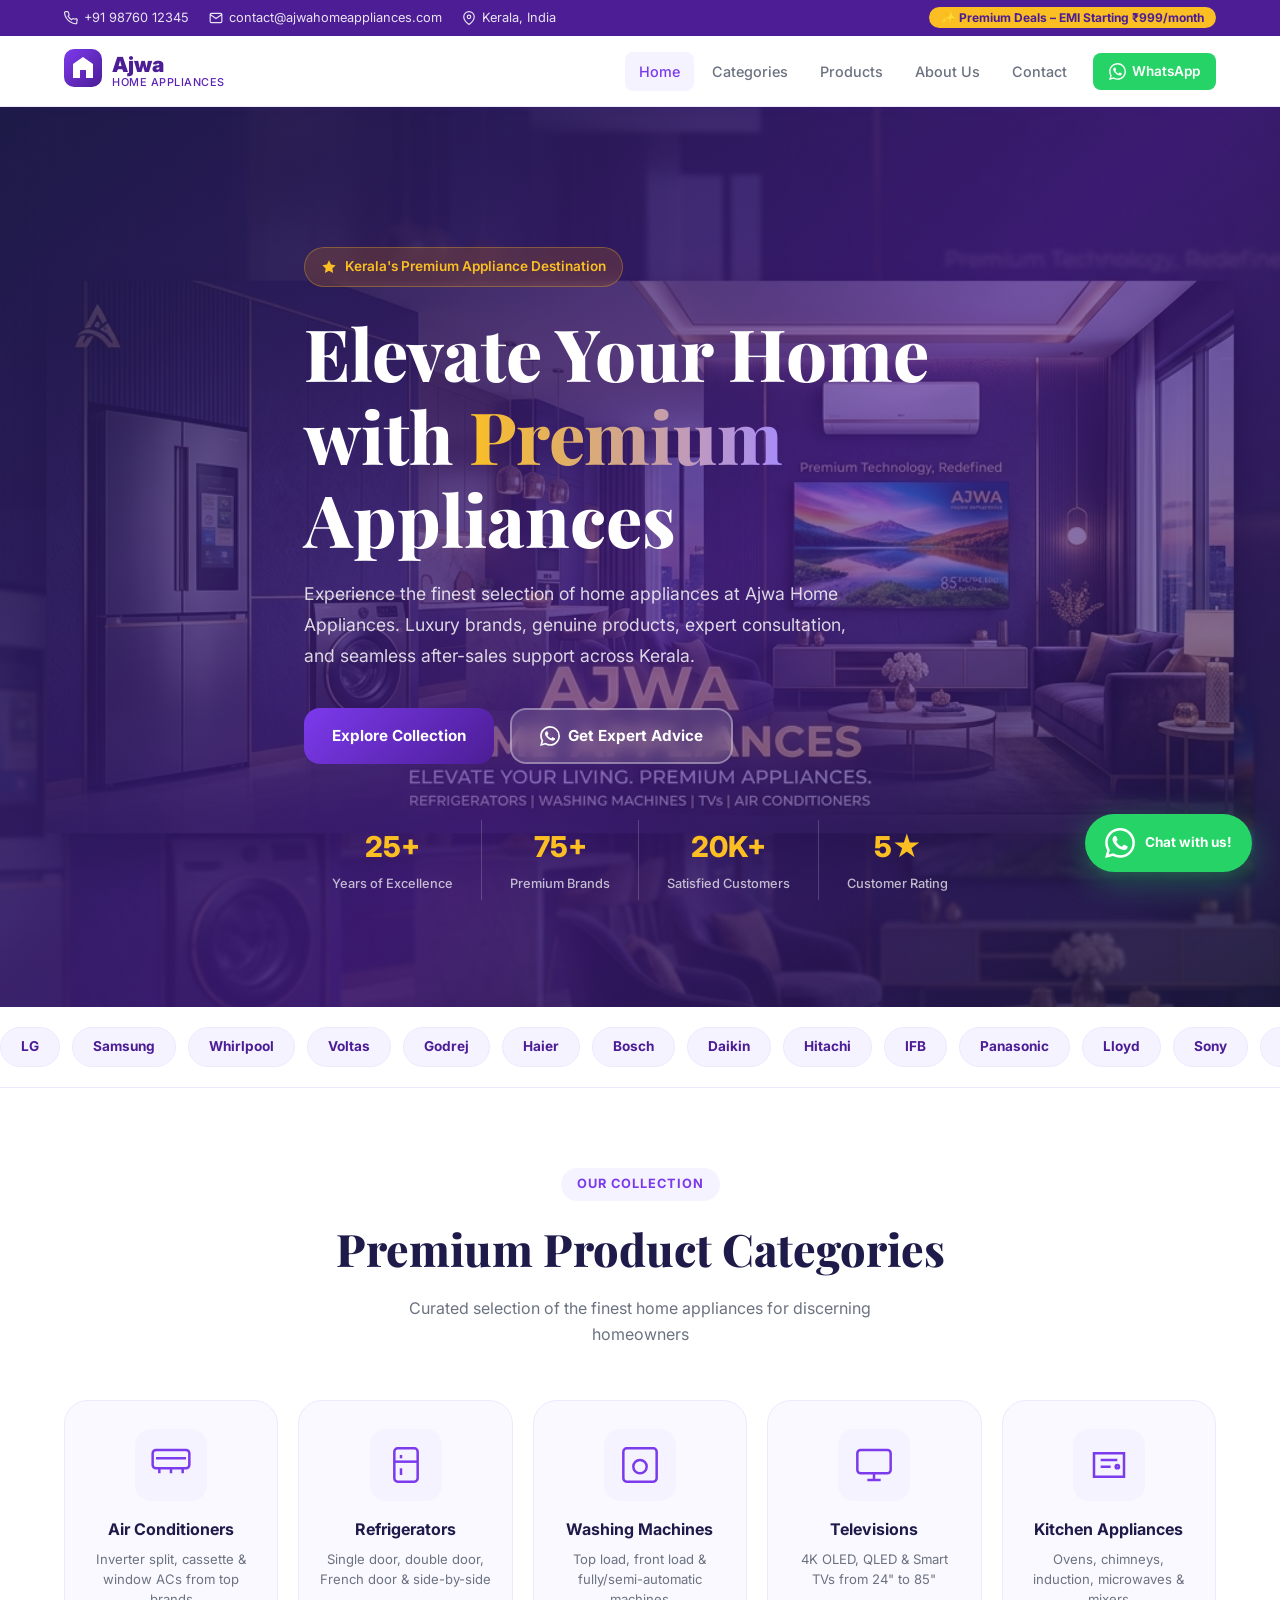
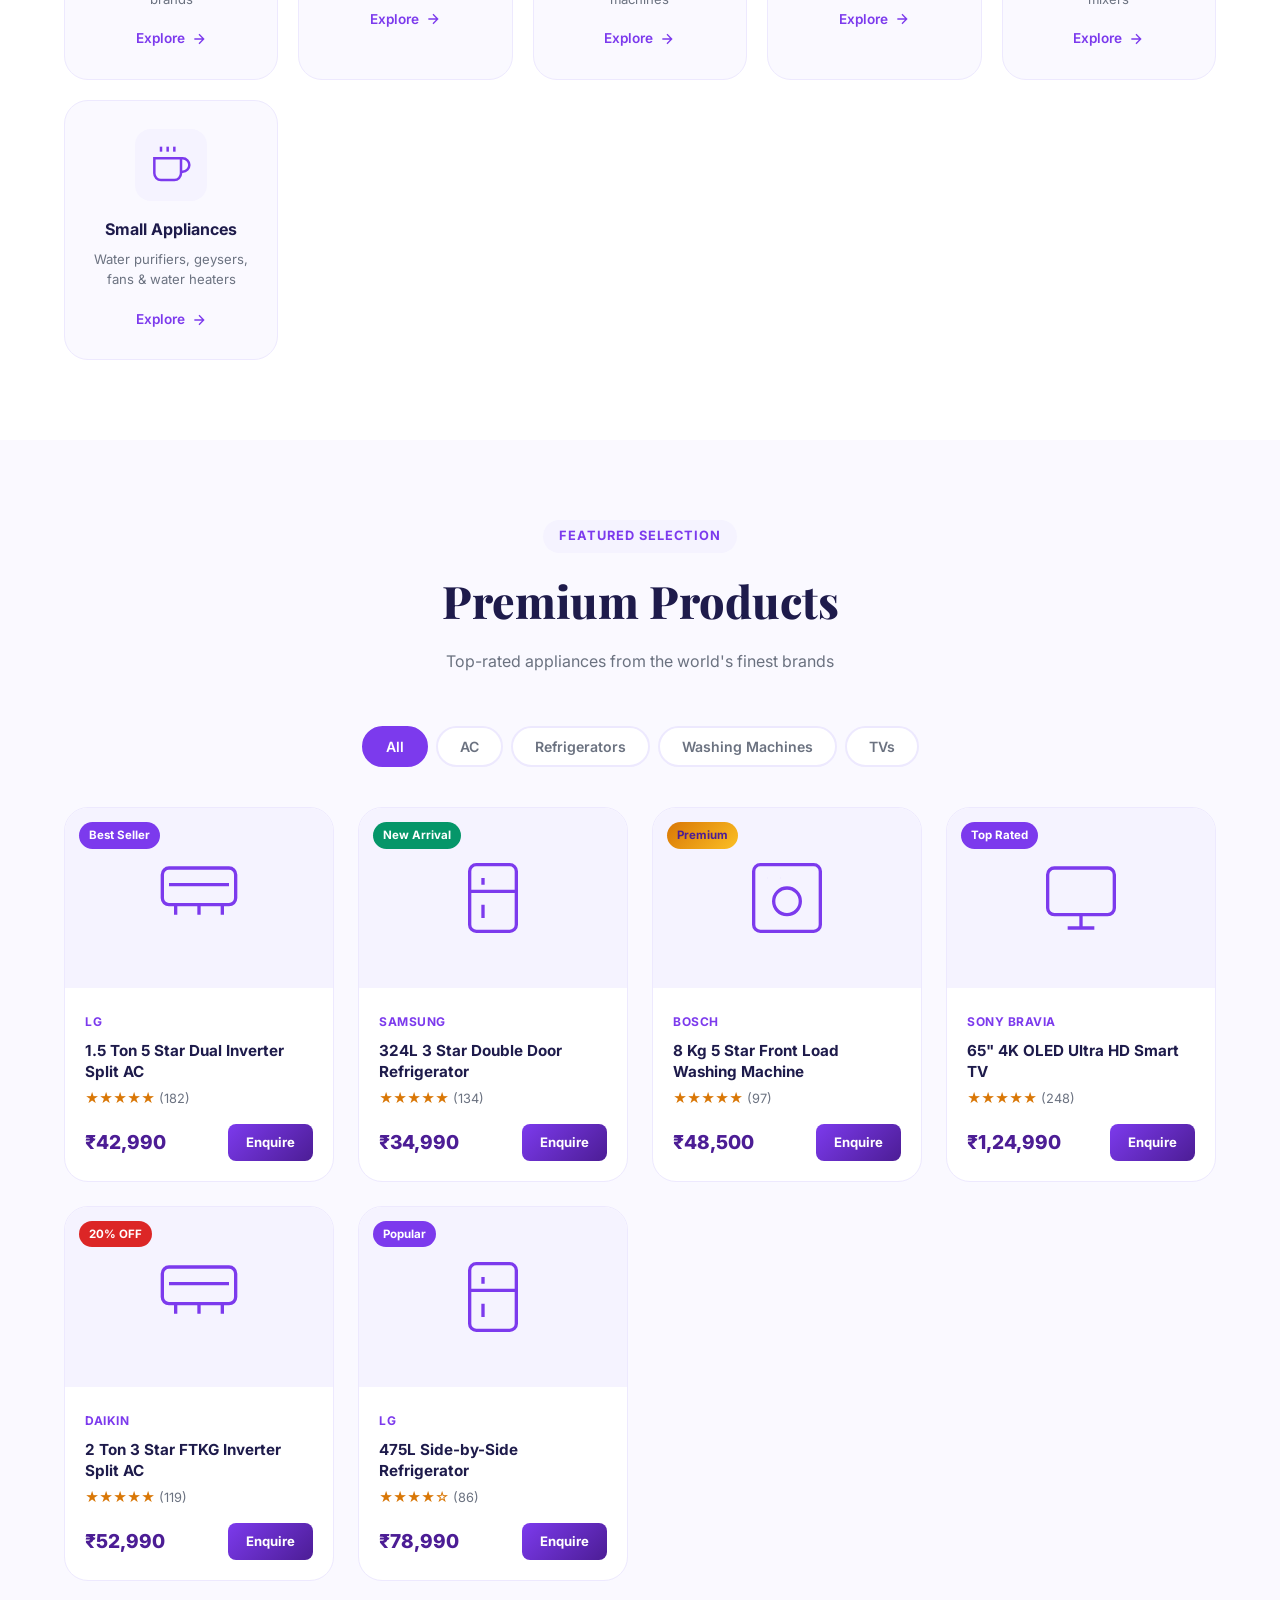
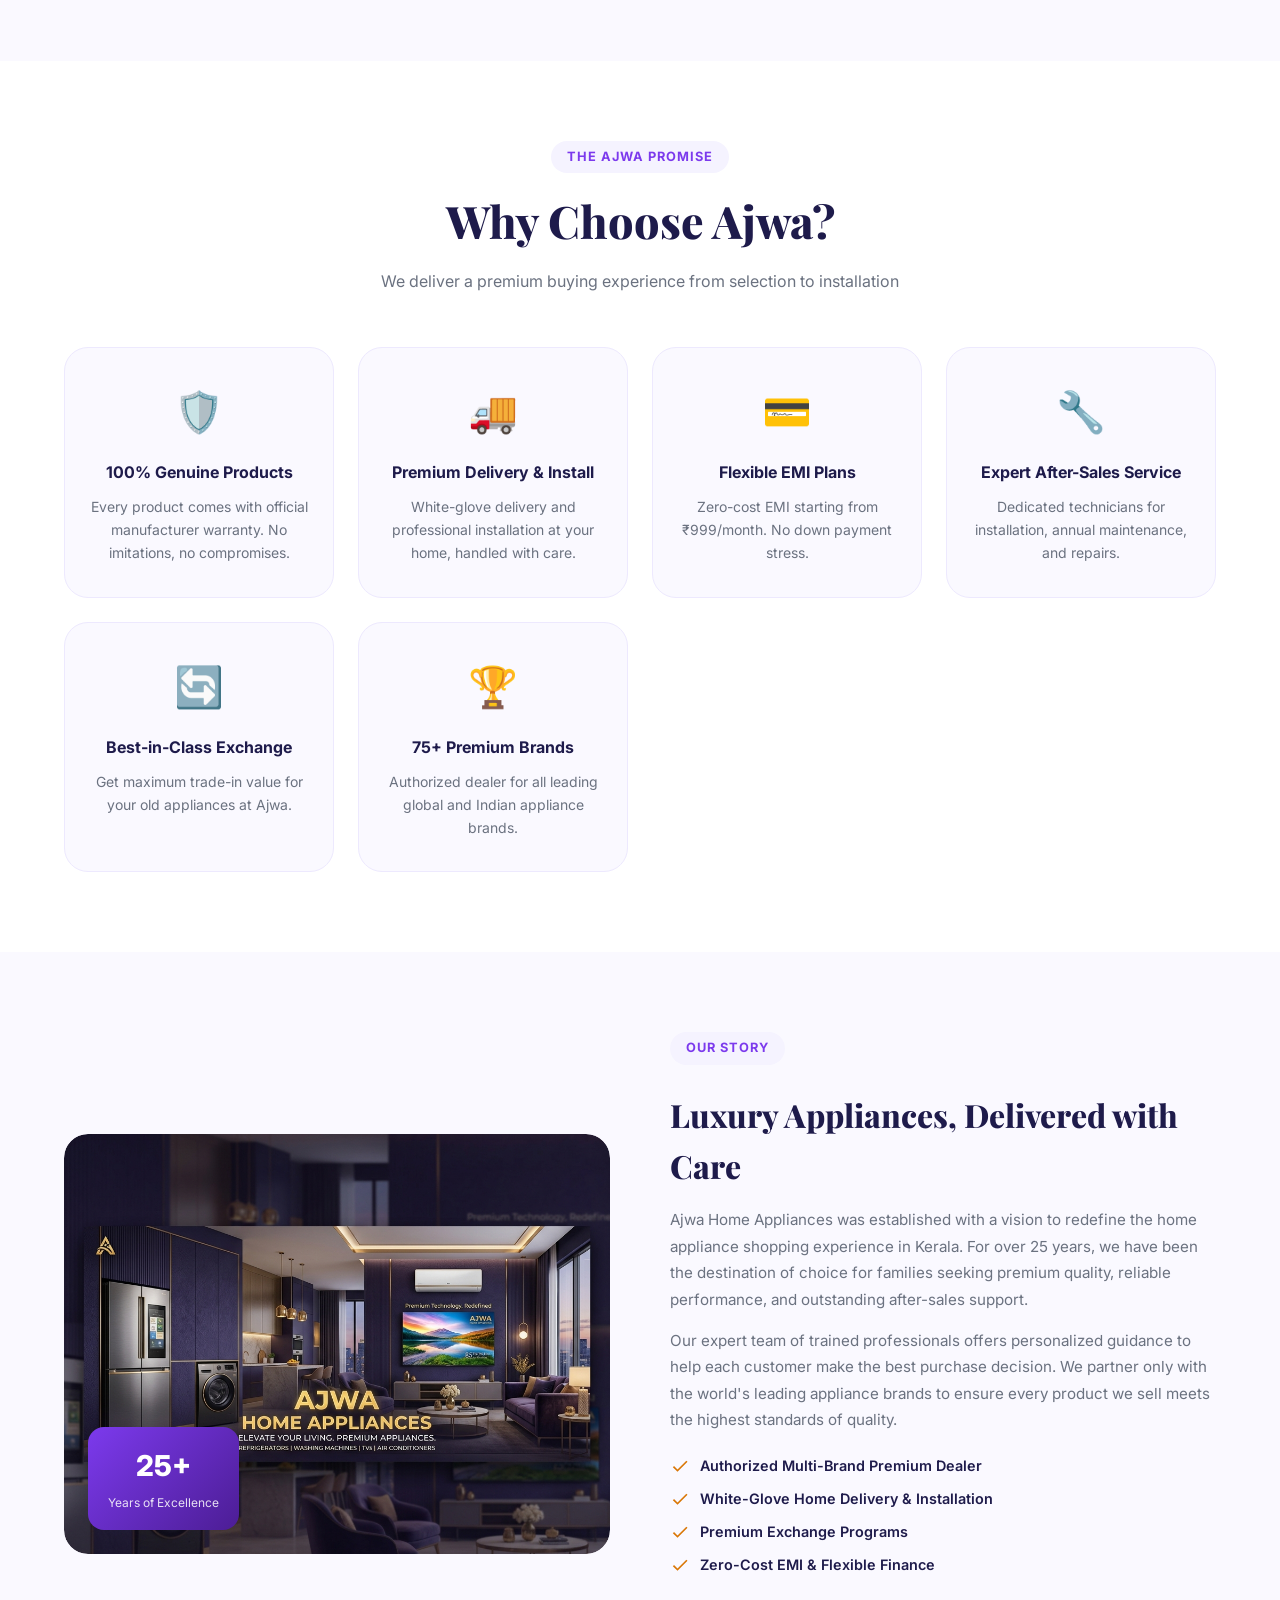
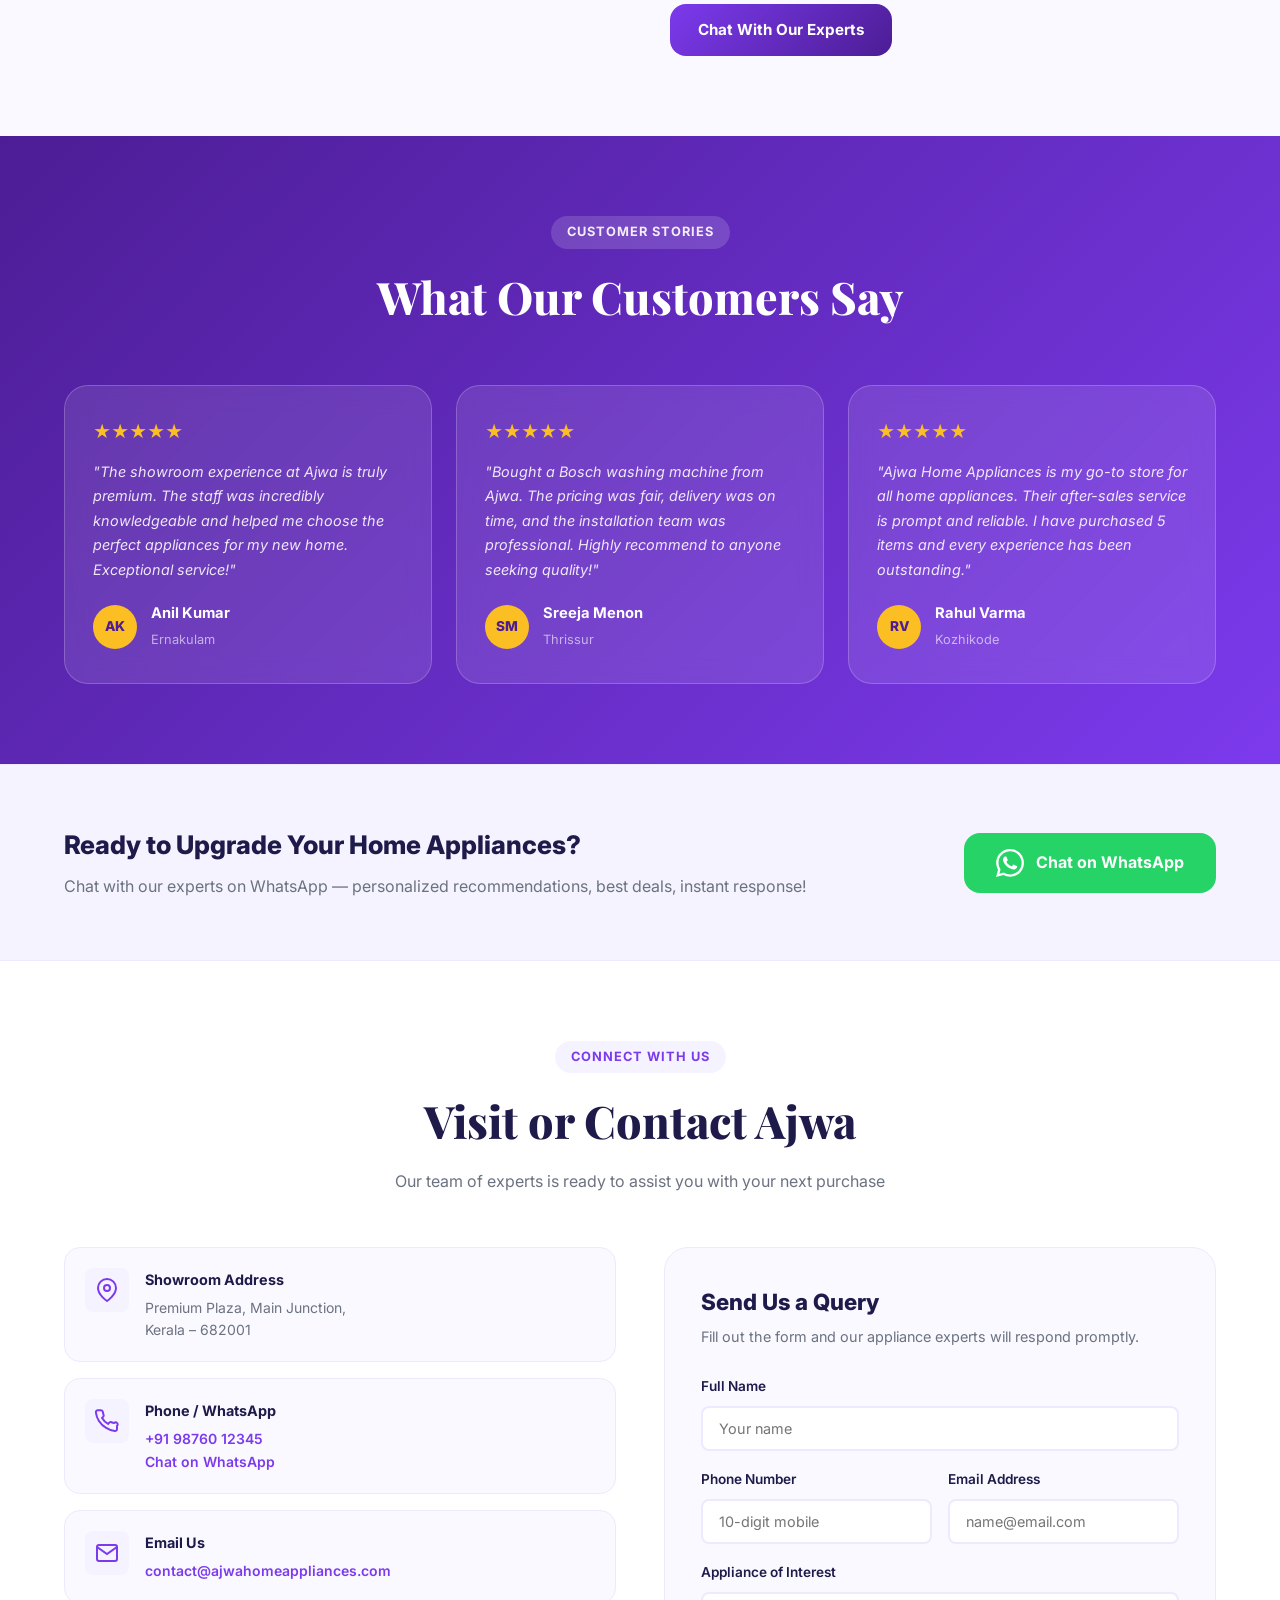
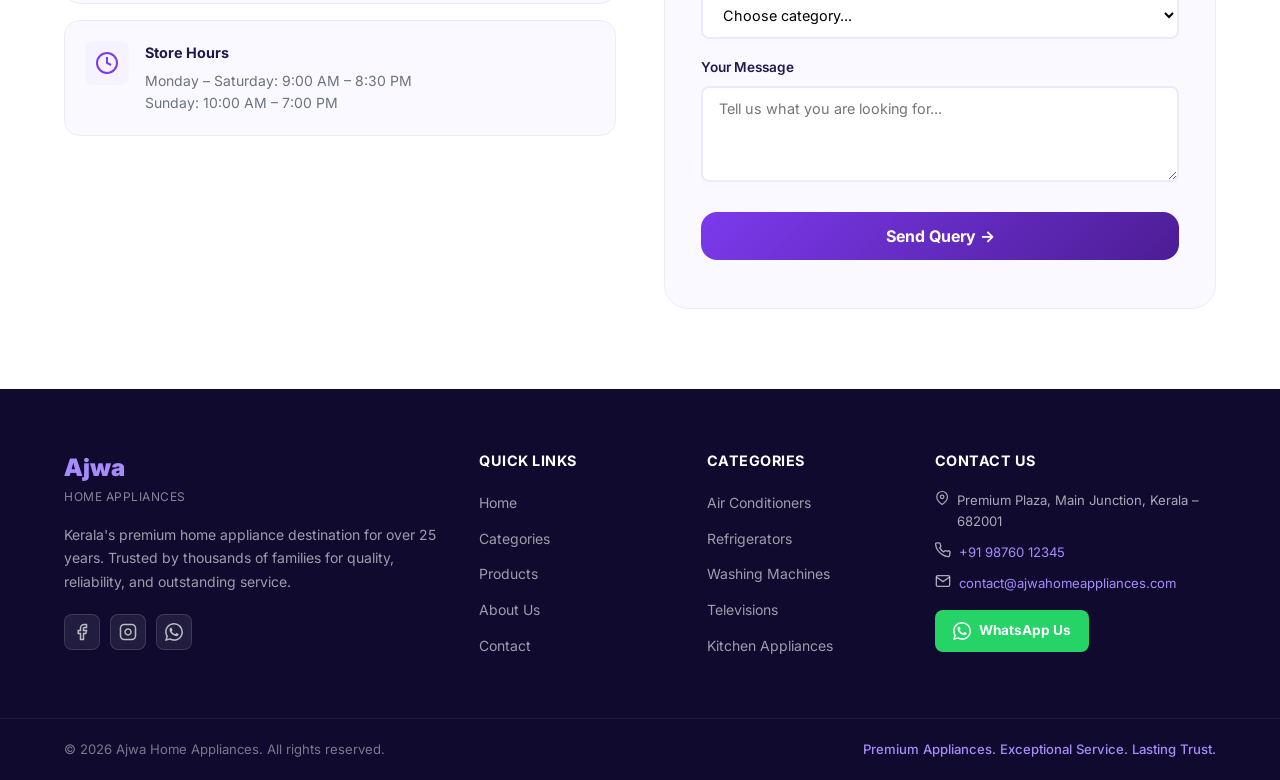
==== Ajwa/index.html @ 69b66ca7 "3 website" ====
<!DOCTYPE html>
<html lang="en">
<head>
  <meta charset="UTF-8" />
  <meta name="viewport" content="width=device-width, initial-scale=1.0" />
  <title>Ajwa Home Appliances | Premium Home Appliance Store Kerala</title>
  <meta name="description" content="Ajwa Home Appliances – Premium home appliance store in Kerala. Discover the finest refrigerators, ACs, washing machines, smart TVs, and kitchen appliances at unbeatable prices." />
  <meta name="keywords" content="Ajwa home appliances, home appliances Kerala, premium appliances, refrigerator, AC, washing machine, TV, kitchen appliances" />
  <meta name="robots" content="index, follow" />
  <link rel="preconnect" href="https://fonts.googleapis.com" />
  <link rel="preconnect" href="https://fonts.gstatic.com" crossorigin />
  <link href="https://fonts.googleapis.com/css2?family=Inter:wght@300;400;500;600;700;800;900&family=Playfair+Display:ital,wght@0,700;0,800;1,700&display=swap" rel="stylesheet" />
  <link rel="stylesheet" href="styles.css" />
</head>
<body>

  <!-- ===== TOP BAR ===== -->
  <div class="top-bar">
    <div class="container top-bar-inner">
      <div class="top-bar-info">
        <span><svg width="14" height="14" viewBox="0 0 24 24" fill="none" stroke="currentColor" stroke-width="2"><path d="M22 16.92v3a2 2 0 01-2.18 2 19.79 19.79 0 01-8.63-3.07A19.5 19.5 0 013.95 12 19.79 19.79 0 01.88 3.39 2 2 0 012.85 1.21h3a2 2 0 012 1.72 12.84 12.84 0 00.7 2.81 2 2 0 01-.45 2.11L7.09 8.91a16 16 0 006 6l1.27-1.27a2 2 0 012.11-.45 12.84 12.84 0 002.81.7A2 2 0 0122 16.92z"/></svg> +91 98760 12345</span>
        <span><svg width="14" height="14" viewBox="0 0 24 24" fill="none" stroke="currentColor" stroke-width="2"><path d="M4 4h16c1.1 0 2 .9 2 2v12c0 1.1-.9 2-2 2H4c-1.1 0-2-.9-2-2V6c0-1.1.9-2 2-2z"/><polyline points="22,6 12,13 2,6"/></svg> contact@ajwahomeappliances.com</span>
        <span><svg width="14" height="14" viewBox="0 0 24 24" fill="none" stroke="currentColor" stroke-width="2"><path d="M21 10c0 7-9 13-9 13s-9-6-9-13a9 9 0 0118 0z"/><circle cx="12" cy="10" r="3"/></svg> Kerala, India</span>
      </div>
      <div class="top-bar-right">
        <span class="top-badge">✨ Premium Deals – EMI Starting ₹999/month</span>
      </div>
    </div>
  </div>

  <!-- ===== NAVBAR ===== -->
  <header class="navbar" id="navbar">
    <div class="container nav-inner">
      <a href="#home" class="logo" id="logoLink">
        <div class="logo-icon-wrap">
          <svg width="38" height="38" viewBox="0 0 38 38" fill="none" xmlns="http://www.w3.org/2000/svg">
            <rect width="38" height="38" rx="10" fill="url(#ajwaLogoGrad)"/>
            <path d="M19 8l-10 7v14h7v-8h6v8h7V15l-10-7z" fill="white"/>
            <defs>
              <linearGradient id="ajwaLogoGrad" x1="0" y1="0" x2="38" y2="38" gradientUnits="userSpaceOnUse">
                <stop stop-color="#7c3aed"/>
                <stop offset="1" stop-color="#4c1d95"/>
              </linearGradient>
            </defs>
          </svg>
        </div>
        <div class="logo-text-wrap">
          <span class="logo-name">Ajwa</span>
          <span class="logo-sub">Home Appliances</span>
        </div>
      </a>

      <nav class="nav-links" id="navLinks">
        <a href="#home" class="nav-link active" id="nav-home">Home</a>
        <a href="#categories" class="nav-link" id="nav-categories">Categories</a>
        <a href="#products" class="nav-link" id="nav-products">Products</a>
        <a href="#about" class="nav-link" id="nav-about">About Us</a>
        <a href="#contact" class="nav-link" id="nav-contact">Contact</a>
        <a href="https://wa.me/919876012345?text=Hello%20Ajwa%20Home%20Appliances!%20I%20would%20like%20to%20enquire%20about%20your%20products." target="_blank" class="btn-wa-nav" id="nav-whatsapp">
          <svg width="17" height="17" viewBox="0 0 24 24" fill="currentColor"><path d="M17.472 14.382c-.297-.149-1.758-.867-2.03-.967-.273-.099-.471-.148-.67.15-.197.297-.767.966-.94 1.164-.173.199-.347.223-.644.075-.297-.15-1.255-.463-2.39-1.475-.883-.788-1.48-1.761-1.653-2.059-.173-.297-.018-.458.13-.606.134-.133.298-.347.446-.52.149-.174.198-.298.298-.497.099-.198.05-.371-.025-.52-.075-.149-.669-1.612-.916-2.207-.242-.579-.487-.5-.669-.51-.173-.008-.371-.01-.57-.01-.198 0-.52.074-.792.372-.272.297-1.04 1.016-1.04 2.479 0 1.462 1.065 2.875 1.213 3.074.149.198 2.096 3.2 5.077 4.487.709.306 1.262.489 1.694.625.712.227 1.36.195 1.871.118.571-.085 1.758-.719 2.006-1.413.248-.694.248-1.289.173-1.413-.074-.124-.272-.198-.57-.347m-5.421 7.403h-.004a9.87 9.87 0 01-5.031-1.378l-.361-.214-3.741.982.998-3.648-.235-.374a9.86 9.86 0 01-1.51-5.26c.001-5.45 4.436-9.884 9.888-9.884 2.64 0 5.122 1.03 6.988 2.898a9.825 9.825 0 012.893 6.994c-.003 5.45-4.437 9.884-9.885 9.884m8.413-18.297A11.815 11.815 0 0012.05 0C5.495 0 .16 5.335.157 11.892c0 2.096.547 4.142 1.588 5.945L.057 24l6.305-1.654a11.882 11.882 0 005.683 1.448h.005c6.554 0 11.89-5.335 11.893-11.893a11.821 11.821 0 00-3.48-8.413Z"/></svg>
          WhatsApp
        </a>
      </nav>
      <button class="hamburger" id="hamburger" aria-label="Toggle menu">
        <span></span><span></span><span></span>
      </button>
    </div>
  </header>

  <!-- ===== HERO ===== -->
  <section class="hero" id="home">
    <div class="hero-bg">
      <img src="hero_banner.png" alt="Ajwa Home Appliances – Premium appliances showroom" class="hero-img" />
      <div class="hero-overlay"></div>
    </div>
    <div class="container hero-content">
      <div class="hero-badge">
        <svg width="16" height="16" viewBox="0 0 24 24" fill="currentColor"><path d="M12 2l3.09 6.26L22 9.27l-5 4.87 1.18 6.88L12 17.77l-6.18 3.25L7 14.14 2 9.27l6.91-1.01L12 2z"/></svg>
        Kerala's Premium Appliance Destination
      </div>
      <h1 class="hero-title">
        Elevate Your Home<br />
        with <span class="hero-accent">Premium</span><br />
        Appliances
      </h1>
      <p class="hero-desc">
        Experience the finest selection of home appliances at Ajwa Home Appliances. Luxury brands, genuine products, expert consultation, and seamless after-sales support across Kerala.
      </p>
      <div class="hero-ctas">
        <a href="#products" class="btn-primary" id="hero-explore">Explore Collection</a>
        <a href="https://wa.me/919876012345?text=Hello%20Ajwa%20Home%20Appliances!%20I%20need%20premium%20appliance%20advice." target="_blank" class="btn-secondary" id="hero-enquire">
          <svg width="20" height="20" viewBox="0 0 24 24" fill="currentColor"><path d="M17.472 14.382c-.297-.149-1.758-.867-2.03-.967-.273-.099-.471-.148-.67.15-.197.297-.767.966-.94 1.164-.173.199-.347.223-.644.075-.297-.15-1.255-.463-2.39-1.475-.883-.788-1.48-1.761-1.653-2.059-.173-.297-.018-.458.13-.606.134-.133.298-.347.446-.52.149-.174.198-.298.298-.497.099-.198.05-.371-.025-.52-.075-.149-.669-1.612-.916-2.207-.242-.579-.487-.5-.669-.51-.173-.008-.371-.01-.57-.01-.198 0-.52.074-.792.372-.272.297-1.04 1.016-1.04 2.479 0 1.462 1.065 2.875 1.213 3.074.149.198 2.096 3.2 5.077 4.487.709.306 1.262.489 1.694.625.712.227 1.36.195 1.871.118.571-.085 1.758-.719 2.006-1.413.248-.694.248-1.289.173-1.413-.074-.124-.272-.198-.57-.347m-5.421 7.403h-.004a9.87 9.87 0 01-5.031-1.378l-.361-.214-3.741.982.998-3.648-.235-.374a9.86 9.86 0 01-1.51-5.26c.001-5.45 4.436-9.884 9.888-9.884 2.64 0 5.122 1.03 6.988 2.898a9.825 9.825 0 012.893 6.994c-.003 5.45-4.437 9.884-9.885 9.884m8.413-18.297A11.815 11.815 0 0012.05 0C5.495 0 .16 5.335.157 11.892c0 2.096.547 4.142 1.588 5.945L.057 24l6.305-1.654a11.882 11.882 0 005.683 1.448h.005c6.554 0 11.89-5.335 11.893-11.893a11.821 11.821 0 00-3.48-8.413Z"/></svg>
          Get Expert Advice
        </a>
      </div>
      <div class="hero-stats">
        <div class="stat"><span class="stat-num">25+</span><span class="stat-label">Years of Excellence</span></div>
        <div class="stat-divider"></div>
        <div class="stat"><span class="stat-num">75+</span><span class="stat-label">Premium Brands</span></div>
        <div class="stat-divider"></div>
        <div class="stat"><span class="stat-num">20K+</span><span class="stat-label">Satisfied Customers</span></div>
        <div class="stat-divider"></div>
        <div class="stat"><span class="stat-num">5★</span><span class="stat-label">Customer Rating</span></div>
      </div>
    </div>
  </section>

  <!-- ===== BRANDS MARQUEE ===== -->
  <section class="brands-bar">
    <div class="marquee-wrapper">
      <div class="marquee-track" id="marqueeTrack">
        <span class="brand-chip">LG</span><span class="brand-chip">Samsung</span><span class="brand-chip">Whirlpool</span><span class="brand-chip">Voltas</span><span class="brand-chip">Godrej</span><span class="brand-chip">Haier</span><span class="brand-chip">Bosch</span><span class="brand-chip">Daikin</span><span class="brand-chip">Hitachi</span><span class="brand-chip">IFB</span><span class="brand-chip">Panasonic</span><span class="brand-chip">Lloyd</span><span class="brand-chip">Sony</span><span class="brand-chip">Siemens</span>
        <span class="brand-chip">LG</span><span class="brand-chip">Samsung</span><span class="brand-chip">Whirlpool</span><span class="brand-chip">Voltas</span><span class="brand-chip">Godrej</span><span class="brand-chip">Haier</span><span class="brand-chip">Bosch</span><span class="brand-chip">Daikin</span><span class="brand-chip">Hitachi</span><span class="brand-chip">IFB</span><span class="brand-chip">Panasonic</span><span class="brand-chip">Lloyd</span><span class="brand-chip">Sony</span><span class="brand-chip">Siemens</span>
      </div>
    </div>
  </section>

  <!-- ===== CATEGORIES ===== -->
  <section class="section categories-section" id="categories">
    <div class="container">
      <div class="section-header">
        <span class="section-tag">Our Collection</span>
        <h2 class="section-title">Premium Product Categories</h2>
        <p class="section-desc">Curated selection of the finest home appliances for discerning homeowners</p>
      </div>
      <div class="categories-grid">
        <div class="cat-card" id="cat-ac"><div class="cat-icon-wrap"><svg width="40" height="40" viewBox="0 0 24 24" fill="none" stroke="currentColor" stroke-width="1.5"><rect x="1" y="3" width="22" height="11" rx="2"/><path d="M5 14v3M12 14v3M19 14v3M3 8h18"/></svg></div><h3 class="cat-title">Air Conditioners</h3><p class="cat-desc">Inverter split, cassette & window ACs from top brands</p><a href="#products" class="cat-link">Explore <svg width="16" height="16" viewBox="0 0 24 24" fill="none" stroke="currentColor" stroke-width="2"><path d="M5 12h14M12 5l7 7-7 7"/></svg></a></div>
        <div class="cat-card" id="cat-fridge"><div class="cat-icon-wrap"><svg width="40" height="40" viewBox="0 0 24 24" fill="none" stroke="currentColor" stroke-width="1.5"><rect x="5" y="2" width="14" height="20" rx="2"/><line x1="5" y1="10" x2="19" y2="10"/><line x1="9" y1="6" x2="9" y2="8"/><line x1="9" y1="14" x2="9" y2="18"/></svg></div><h3 class="cat-title">Refrigerators</h3><p class="cat-desc">Single door, double door, French door & side-by-side</p><a href="#products" class="cat-link">Explore <svg width="16" height="16" viewBox="0 0 24 24" fill="none" stroke="currentColor" stroke-width="2"><path d="M5 12h14M12 5l7 7-7 7"/></svg></a></div>
        <div class="cat-card" id="cat-wm"><div class="cat-icon-wrap"><svg width="40" height="40" viewBox="0 0 24 24" fill="none" stroke="currentColor" stroke-width="1.5"><rect x="2" y="2" width="20" height="20" rx="2"/><circle cx="12" cy="13" r="4"/><line x1="6" y1="6" x2="6.01" y2="6"/><line x1="10" y1="6" x2="10.01" y2="6"/></svg></div><h3 class="cat-title">Washing Machines</h3><p class="cat-desc">Top load, front load & fully/semi-automatic machines</p><a href="#products" class="cat-link">Explore <svg width="16" height="16" viewBox="0 0 24 24" fill="none" stroke="currentColor" stroke-width="2"><path d="M5 12h14M12 5l7 7-7 7"/></svg></a></div>
        <div class="cat-card" id="cat-tv"><div class="cat-icon-wrap"><svg width="40" height="40" viewBox="0 0 24 24" fill="none" stroke="currentColor" stroke-width="1.5"><rect x="2" y="3" width="20" height="14" rx="2"/><line x1="8" y1="21" x2="16" y2="21"/><line x1="12" y1="17" x2="12" y2="21"/></svg></div><h3 class="cat-title">Televisions</h3><p class="cat-desc">4K OLED, QLED & Smart TVs from 24" to 85"</p><a href="#products" class="cat-link">Explore <svg width="16" height="16" viewBox="0 0 24 24" fill="none" stroke="currentColor" stroke-width="2"><path d="M5 12h14M12 5l7 7-7 7"/></svg></a></div>
        <div class="cat-card" id="cat-kitchen"><div class="cat-icon-wrap"><svg width="40" height="40" viewBox="0 0 24 24" fill="none" stroke="currentColor" stroke-width="1.5"><path d="M3 5v14h18V5H3z"/><path d="M7 9h10M7 13h6"/><circle cx="17" cy="13" r="1"/></svg></div><h3 class="cat-title">Kitchen Appliances</h3><p class="cat-desc">Ovens, chimneys, induction, microwaves & mixers</p><a href="#products" class="cat-link">Explore <svg width="16" height="16" viewBox="0 0 24 24" fill="none" stroke="currentColor" stroke-width="2"><path d="M5 12h14M12 5l7 7-7 7"/></svg></a></div>
        <div class="cat-card" id="cat-small"><div class="cat-icon-wrap"><svg width="40" height="40" viewBox="0 0 24 24" fill="none" stroke="currentColor" stroke-width="1.5"><path d="M18 8h1a4 4 0 010 8h-1"/><path d="M2 8h16v9a4 4 0 01-4 4H6a4 4 0 01-4-4V8z"/><line x1="6" y1="1" x2="6" y2="4"/><line x1="10" y1="1" x2="10" y2="4"/><line x1="14" y1="1" x2="14" y2="4"/></svg></div><h3 class="cat-title">Small Appliances</h3><p class="cat-desc">Water purifiers, geysers, fans & water heaters</p><a href="#products" class="cat-link">Explore <svg width="16" height="16" viewBox="0 0 24 24" fill="none" stroke="currentColor" stroke-width="2"><path d="M5 12h14M12 5l7 7-7 7"/></svg></a></div>
      </div>
    </div>
  </section>

  <!-- ===== PRODUCTS ===== -->
  <section class="section products-section" id="products">
    <div class="container">
      <div class="section-header">
        <span class="section-tag">Featured Selection</span>
        <h2 class="section-title">Premium Products</h2>
        <p class="section-desc">Top-rated appliances from the world's finest brands</p>
      </div>
      <div class="filter-tabs">
        <button class="filter-tab active" data-filter="all" id="filter-all">All</button>
        <button class="filter-tab" data-filter="ac" id="filter-ac">AC</button>
        <button class="filter-tab" data-filter="fridge" id="filter-fridge">Refrigerators</button>
        <button class="filter-tab" data-filter="wm" id="filter-wm">Washing Machines</button>
        <button class="filter-tab" data-filter="tv" id="filter-tv">TVs</button>
      </div>
      <div class="products-grid" id="productsGrid">
        <div class="product-card" data-category="ac" id="prod-lg-ac"><div class="product-badge">Best Seller</div><div class="product-img-wrap"><div class="product-img-placeholder"><svg width="80" height="80" viewBox="0 0 24 24" fill="none" stroke="var(--primary)" stroke-width="1"><rect x="1" y="3" width="22" height="11" rx="2"/><path d="M5 14v3M12 14v3M19 14v3M3 8h18"/></svg></div></div><div class="product-info"><span class="product-brand">LG</span><h3 class="product-name">1.5 Ton 5 Star Dual Inverter Split AC</h3><div class="product-rating">★★★★★ <span class="rating-count">(182)</span></div><div class="product-footer"><span class="product-price">₹42,990</span><a href="https://wa.me/919876012345?text=Hello!%20I%20am%20interested%20in%20the%20LG%201.5%20Ton%20Dual%20Inverter%20AC%20at%20Ajwa." target="_blank" class="btn-enquire" id="enquire-lg-ac">Enquire</a></div></div></div>
        <div class="product-card" data-category="fridge" id="prod-samsung-fridge"><div class="product-badge new-badge">New Arrival</div><div class="product-img-wrap"><div class="product-img-placeholder"><svg width="80" height="80" viewBox="0 0 24 24" fill="none" stroke="var(--primary)" stroke-width="1"><rect x="5" y="2" width="14" height="20" rx="2"/><line x1="5" y1="10" x2="19" y2="10"/><line x1="9" y1="6" x2="9" y2="8"/><line x1="9" y1="14" x2="9" y2="18"/></svg></div></div><div class="product-info"><span class="product-brand">Samsung</span><h3 class="product-name">324L 3 Star Double Door Refrigerator</h3><div class="product-rating">★★★★★ <span class="rating-count">(134)</span></div><div class="product-footer"><span class="product-price">₹34,990</span><a href="https://wa.me/919876012345?text=Hello!%20I%20am%20interested%20in%20the%20Samsung%20324L%20Refrigerator%20at%20Ajwa." target="_blank" class="btn-enquire" id="enquire-samsung-fridge">Enquire</a></div></div></div>
        <div class="product-card" data-category="wm" id="prod-bosch-wm"><div class="product-badge gold-badge">Premium</div><div class="product-img-wrap"><div class="product-img-placeholder"><svg width="80" height="80" viewBox="0 0 24 24" fill="none" stroke="var(--primary)" stroke-width="1"><rect x="2" y="2" width="20" height="20" rx="2"/><circle cx="12" cy="13" r="4"/><line x1="6" y1="6" x2="6.01" y2="6"/><line x1="10" y1="6" x2="10.01" y2="6"/></svg></div></div><div class="product-info"><span class="product-brand">Bosch</span><h3 class="product-name">8 Kg 5 Star Front Load Washing Machine</h3><div class="product-rating">★★★★★ <span class="rating-count">(97)</span></div><div class="product-footer"><span class="product-price">₹48,500</span><a href="https://wa.me/919876012345?text=Hello!%20I%20am%20interested%20in%20the%20Bosch%208Kg%20Front%20Load%20Washing%20Machine%20at%20Ajwa." target="_blank" class="btn-enquire" id="enquire-bosch-wm">Enquire</a></div></div></div>
        <div class="product-card" data-category="tv" id="prod-sony-tv"><div class="product-badge">Top Rated</div><div class="product-img-wrap"><div class="product-img-placeholder"><svg width="80" height="80" viewBox="0 0 24 24" fill="none" stroke="var(--primary)" stroke-width="1"><rect x="2" y="3" width="20" height="14" rx="2"/><line x1="8" y1="21" x2="16" y2="21"/><line x1="12" y1="17" x2="12" y2="21"/></svg></div></div><div class="product-info"><span class="product-brand">Sony Bravia</span><h3 class="product-name">65" 4K OLED Ultra HD Smart TV</h3><div class="product-rating">★★★★★ <span class="rating-count">(248)</span></div><div class="product-footer"><span class="product-price">₹1,24,990</span><a href="https://wa.me/919876012345?text=Hello!%20I%20am%20interested%20in%20the%20Sony%2065%22%20OLED%20TV%20at%20Ajwa." target="_blank" class="btn-enquire" id="enquire-sony-tv">Enquire</a></div></div></div>
        <div class="product-card" data-category="ac" id="prod-daikin-ac"><div class="product-badge offer-badge">20% OFF</div><div class="product-img-wrap"><div class="product-img-placeholder"><svg width="80" height="80" viewBox="0 0 24 24" fill="none" stroke="var(--primary)" stroke-width="1"><rect x="1" y="3" width="22" height="11" rx="2"/><path d="M5 14v3M12 14v3M19 14v3M3 8h18"/></svg></div></div><div class="product-info"><span class="product-brand">Daikin</span><h3 class="product-name">2 Ton 3 Star FTKG Inverter Split AC</h3><div class="product-rating">★★★★★ <span class="rating-count">(119)</span></div><div class="product-footer"><span class="product-price">₹52,990</span><a href="https://wa.me/919876012345?text=Hello!%20I%20am%20interested%20in%20the%20Daikin%202%20Ton%20AC%20at%20Ajwa." target="_blank" class="btn-enquire" id="enquire-daikin-ac">Enquire</a></div></div></div>
        <div class="product-card" data-category="fridge" id="prod-lg-fridge"><div class="product-badge">Popular</div><div class="product-img-wrap"><div class="product-img-placeholder"><svg width="80" height="80" viewBox="0 0 24 24" fill="none" stroke="var(--primary)" stroke-width="1"><rect x="5" y="2" width="14" height="20" rx="2"/><line x1="5" y1="10" x2="19" y2="10"/><line x1="9" y1="6" x2="9" y2="8"/><line x1="9" y1="14" x2="9" y2="18"/></svg></div></div><div class="product-info"><span class="product-brand">LG</span><h3 class="product-name">475L Side-by-Side Refrigerator</h3><div class="product-rating">★★★★☆ <span class="rating-count">(86)</span></div><div class="product-footer"><span class="product-price">₹78,990</span><a href="https://wa.me/919876012345?text=Hello!%20I%20am%20interested%20in%20the%20LG%20475L%20Side-by-Side%20Refrigerator%20at%20Ajwa." target="_blank" class="btn-enquire" id="enquire-lg-fridge">Enquire</a></div></div></div>
      </div>
    </div>
  </section>

  <!-- ===== WHY US ===== -->
  <section class="section why-section">
    <div class="container">
      <div class="section-header">
        <span class="section-tag">The Ajwa Promise</span>
        <h2 class="section-title">Why Choose Ajwa?</h2>
        <p class="section-desc">We deliver a premium buying experience from selection to installation</p>
      </div>
      <div class="why-grid">
        <div class="why-card" id="why-genuine"><div class="why-icon">🛡️</div><h3>100% Genuine Products</h3><p>Every product comes with official manufacturer warranty. No imitations, no compromises.</p></div>
        <div class="why-card" id="why-delivery"><div class="why-icon">🚚</div><h3>Premium Delivery & Install</h3><p>White-glove delivery and professional installation at your home, handled with care.</p></div>
        <div class="why-card" id="why-emi"><div class="why-icon">💳</div><h3>Flexible EMI Plans</h3><p>Zero-cost EMI starting from ₹999/month. No down payment stress.</p></div>
        <div class="why-card" id="why-service"><div class="why-icon">🔧</div><h3>Expert After-Sales Service</h3><p>Dedicated technicians for installation, annual maintenance, and repairs.</p></div>
        <div class="why-card" id="why-exchange"><div class="why-icon">🔄</div><h3>Best-in-Class Exchange</h3><p>Get maximum trade-in value for your old appliances at Ajwa.</p></div>
        <div class="why-card" id="why-brands"><div class="why-icon">🏆</div><h3>75+ Premium Brands</h3><p>Authorized dealer for all leading global and Indian appliance brands.</p></div>
      </div>
    </div>
  </section>

  <!-- ===== ABOUT ===== -->
  <section class="section about-section" id="about">
    <div class="container about-grid">
      <div class="about-img-col">
        <div class="about-img-wrap">
          <img src="hero_banner.png" alt="Ajwa Home Appliances showroom" class="about-img" />
          <div class="about-img-badge" id="about-badge"><span class="badge-num">25+</span><span class="badge-label">Years of Excellence</span></div>
        </div>
      </div>
      <div class="about-text-col">
        <span class="section-tag">Our Story</span>
        <h2 class="about-title">Luxury Appliances, Delivered with Care</h2>
        <p class="about-desc">Ajwa Home Appliances was established with a vision to redefine the home appliance shopping experience in Kerala. For over 25 years, we have been the destination of choice for families seeking premium quality, reliable performance, and outstanding after-sales support.</p>
        <p class="about-desc">Our expert team of trained professionals offers personalized guidance to help each customer make the best purchase decision. We partner only with the world's leading appliance brands to ensure every product we sell meets the highest standards of quality.</p>
        <div class="about-features">
          <div class="about-feature"><svg width="20" height="20" viewBox="0 0 24 24" fill="var(--accent)"><path d="M9 16.17L4.83 12l-1.42 1.41L9 19 21 7l-1.41-1.41L9 16.17z"/></svg> Authorized Multi-Brand Premium Dealer</div>
          <div class="about-feature"><svg width="20" height="20" viewBox="0 0 24 24" fill="var(--accent)"><path d="M9 16.17L4.83 12l-1.42 1.41L9 19 21 7l-1.41-1.41L9 16.17z"/></svg> White-Glove Home Delivery & Installation</div>
          <div class="about-feature"><svg width="20" height="20" viewBox="0 0 24 24" fill="var(--accent)"><path d="M9 16.17L4.83 12l-1.42 1.41L9 19 21 7l-1.41-1.41L9 16.17z"/></svg> Premium Exchange Programs</div>
          <div class="about-feature"><svg width="20" height="20" viewBox="0 0 24 24" fill="var(--accent)"><path d="M9 16.17L4.83 12l-1.42 1.41L9 19 21 7l-1.41-1.41L9 16.17z"/></svg> Zero-Cost EMI & Flexible Finance</div>
        </div>
        <a href="https://wa.me/919876012345?text=Hello%20Ajwa%20Home%20Appliances!%20I%20would%20like%20to%20know%20more." target="_blank" class="btn-primary" id="about-chat">Chat With Our Experts</a>
      </div>
    </div>
  </section>

  <!-- ===== TESTIMONIALS ===== -->
  <section class="section testimonials-section">
    <div class="container">
      <div class="section-header">
        <span class="section-tag">Customer Stories</span>
        <h2 class="section-title">What Our Customers Say</h2>
      </div>
      <div class="testimonials-grid">
        <div class="testi-card" id="testi-1"><div class="testi-stars">★★★★★</div><p class="testi-text">"The showroom experience at Ajwa is truly premium. The staff was incredibly knowledgeable and helped me choose the perfect appliances for my new home. Exceptional service!"</p><div class="testi-author"><div class="testi-avatar">AK</div><div><strong>Anil Kumar</strong><span>Ernakulam</span></div></div></div>
        <div class="testi-card" id="testi-2"><div class="testi-stars">★★★★★</div><p class="testi-text">"Bought a Bosch washing machine from Ajwa. The pricing was fair, delivery was on time, and the installation team was professional. Highly recommend to anyone seeking quality!"</p><div class="testi-author"><div class="testi-avatar">SM</div><div><strong>Sreeja Menon</strong><span>Thrissur</span></div></div></div>
        <div class="testi-card" id="testi-3"><div class="testi-stars">★★★★★</div><p class="testi-text">"Ajwa Home Appliances is my go-to store for all home appliances. Their after-sales service is prompt and reliable. I have purchased 5 items and every experience has been outstanding."</p><div class="testi-author"><div class="testi-avatar">RV</div><div><strong>Rahul Varma</strong><span>Kozhikode</span></div></div></div>
      </div>
    </div>
  </section>

  <!-- ===== CTA BANNER ===== -->
  <section class="wa-cta-section" id="whatsapp-cta">
    <div class="container wa-cta-inner">
      <div class="wa-cta-text">
        <h2>Ready to Upgrade Your Home Appliances?</h2>
        <p>Chat with our experts on WhatsApp — personalized recommendations, best deals, instant response!</p>
      </div>
      <a href="https://wa.me/919876012345?text=Hello%20Ajwa%20Home%20Appliances!%20I%20am%20looking%20for%20premium%20home%20appliances." target="_blank" class="btn-wa-cta" id="wa-cta-main">
        <svg width="28" height="28" viewBox="0 0 24 24" fill="currentColor"><path d="M17.472 14.382c-.297-.149-1.758-.867-2.03-.967-.273-.099-.471-.148-.67.15-.197.297-.767.966-.94 1.164-.173.199-.347.223-.644.075-.297-.15-1.255-.463-2.39-1.475-.883-.788-1.48-1.761-1.653-2.059-.173-.297-.018-.458.13-.606.134-.133.298-.347.446-.52.149-.174.198-.298.298-.497.099-.198.05-.371-.025-.52-.075-.149-.669-1.612-.916-2.207-.242-.579-.487-.5-.669-.51-.173-.008-.371-.01-.57-.01-.198 0-.52.074-.792.372-.272.297-1.04 1.016-1.04 2.479 0 1.462 1.065 2.875 1.213 3.074.149.198 2.096 3.2 5.077 4.487.709.306 1.262.489 1.694.625.712.227 1.36.195 1.871.118.571-.085 1.758-.719 2.006-1.413.248-.694.248-1.289.173-1.413-.074-.124-.272-.198-.57-.347m-5.421 7.403h-.004a9.87 9.87 0 01-5.031-1.378l-.361-.214-3.741.982.998-3.648-.235-.374a9.86 9.86 0 01-1.51-5.26c.001-5.45 4.436-9.884 9.888-9.884 2.64 0 5.122 1.03 6.988 2.898a9.825 9.825 0 012.893 6.994c-.003 5.45-4.437 9.884-9.885 9.884m8.413-18.297A11.815 11.815 0 0012.05 0C5.495 0 .16 5.335.157 11.892c0 2.096.547 4.142 1.588 5.945L.057 24l6.305-1.654a11.882 11.882 0 005.683 1.448h.005c6.554 0 11.89-5.335 11.893-11.893a11.821 11.821 0 00-3.48-8.413Z"/></svg>
        Chat on WhatsApp
      </a>
    </div>
  </section>

  <!-- ===== CONTACT ===== -->
  <section class="section contact-section" id="contact">
    <div class="container">
      <div class="section-header">
        <span class="section-tag">Connect With Us</span>
        <h2 class="section-title">Visit or Contact Ajwa</h2>
        <p class="section-desc">Our team of experts is ready to assist you with your next purchase</p>
      </div>
      <div class="contact-grid">
        <div class="contact-info-col">
          <div class="contact-card" id="contact-location"><div class="contact-icon"><svg width="24" height="24" viewBox="0 0 24 24" fill="none" stroke="currentColor" stroke-width="2"><path d="M21 10c0 7-9 13-9 13s-9-6-9-13a9 9 0 0118 0z"/><circle cx="12" cy="10" r="3"/></svg></div><div><h3>Showroom Address</h3><p>Premium Plaza, Main Junction,<br/>Kerala – 682001</p></div></div>
          <div class="contact-card" id="contact-phone"><div class="contact-icon"><svg width="24" height="24" viewBox="0 0 24 24" fill="none" stroke="currentColor" stroke-width="2"><path d="M22 16.92v3a2 2 0 01-2.18 2 19.79 19.79 0 01-8.63-3.07A19.5 19.5 0 013.95 12 19.79 19.79 0 01.88 3.39 2 2 0 012.85 1.21h3a2 2 0 012 1.72 12.84 12.84 0 00.7 2.81 2 2 0 01-.45 2.11L7.09 8.91a16 16 0 006 6l1.27-1.27a2 2 0 012.11-.45 12.84 12.84 0 002.81.7A2 2 0 0122 16.92z"/></svg></div><div><h3>Phone / WhatsApp</h3><p><a href="tel:+919876012345" id="phone-link">+91 98760 12345</a></p><p><a href="https://wa.me/919876012345" target="_blank" id="wa-contact-link" style="color: var(--primary);">Chat on WhatsApp</a></p></div></div>
          <div class="contact-card" id="contact-email"><div class="contact-icon"><svg width="24" height="24" viewBox="0 0 24 24" fill="none" stroke="currentColor" stroke-width="2"><path d="M4 4h16c1.1 0 2 .9 2 2v12c0 1.1-.9 2-2 2H4c-1.1 0-2-.9-2-2V6c0-1.1.9-2 2-2z"/><polyline points="22,6 12,13 2,6"/></svg></div><div><h3>Email Us</h3><p><a href="mailto:contact@ajwahomeappliances.com" id="email-link">contact@ajwahomeappliances.com</a></p></div></div>
          <div class="contact-card" id="contact-hours"><div class="contact-icon"><svg width="24" height="24" viewBox="0 0 24 24" fill="none" stroke="currentColor" stroke-width="2"><circle cx="12" cy="12" r="10"/><polyline points="12 6 12 12 16 14"/></svg></div><div><h3>Store Hours</h3><p>Monday – Saturday: 9:00 AM – 8:30 PM</p><p>Sunday: 10:00 AM – 7:00 PM</p></div></div>
        </div>
        <div class="contact-form-col">
          <div class="contact-form-wrap">
            <h3>Send Us a Query</h3>
            <p>Fill out the form and our appliance experts will respond promptly.</p>
            <form id="contactForm" novalidate>
              <div class="form-group"><label for="formName">Full Name</label><input type="text" id="formName" placeholder="Your name" required /></div>
              <div class="form-row">
                <div class="form-group"><label for="formPhone">Phone Number</label><input type="tel" id="formPhone" placeholder="10-digit mobile" required /></div>
                <div class="form-group"><label for="formEmail">Email Address</label><input type="email" id="formEmail" placeholder="name@email.com" /></div>
              </div>
              <div class="form-group"><label for="formProduct">Appliance of Interest</label><select id="formProduct"><option value="">Choose category...</option><option value="ac">Air Conditioner</option><option value="fridge">Refrigerator</option><option value="wm">Washing Machine</option><option value="tv">Television</option><option value="kitchen">Kitchen Appliances</option><option value="other">Other / Support</option></select></div>
              <div class="form-group"><label for="formMessage">Your Message</label><textarea id="formMessage" rows="4" placeholder="Tell us what you are looking for..."></textarea></div>
              <button type="submit" class="btn-submit" id="formSubmitBtn">Send Query →</button>
              <div class="form-status" id="formStatus"></div>
            </form>
          </div>
        </div>
      </div>
    </div>
  </section>

  <!-- ===== FOOTER ===== -->
  <footer class="footer">
    <div class="container footer-inner">
      <div class="footer-col">
        <a href="#home" class="footer-logo"><span class="footer-logo-name">Ajwa</span><span class="footer-logo-sub">Home Appliances</span></a>
        <p class="footer-about">Kerala's premium home appliance destination for over 25 years. Trusted by thousands of families for quality, reliability, and outstanding service.</p>
        <div class="footer-socials">
          <a href="#" class="footer-social" aria-label="Facebook" id="social-fb"><svg width="18" height="18" viewBox="0 0 24 24" fill="none" stroke="currentColor" stroke-width="2"><path d="M18 2h-3a5 5 0 00-5 5v3H7v4h3v8h4v-8h3l1-4h-4V7a1 1 0 011-1h3z"/></svg></a>
          <a href="#" class="footer-social" aria-label="Instagram" id="social-ig"><svg width="18" height="18" viewBox="0 0 24 24" fill="none" stroke="currentColor" stroke-width="2"><rect x="2" y="2" width="20" height="20" rx="5" ry="5"/><path d="M16 11.37A4 4 0 1112.63 8 4 4 0 0116 11.37z"/><line x1="17.5" y1="6.5" x2="17.51" y2="6.5"/></svg></a>
          <a href="https://wa.me/919876012345" target="_blank" class="footer-social" aria-label="WhatsApp" id="social-wa"><svg width="18" height="18" viewBox="0 0 24 24" fill="currentColor"><path d="M17.472 14.382c-.297-.149-1.758-.867-2.03-.967-.273-.099-.471-.148-.67.15-.197.297-.767.966-.94 1.164-.173.199-.347.223-.644.075-.297-.15-1.255-.463-2.39-1.475-.883-.788-1.48-1.761-1.653-2.059-.173-.297-.018-.458.13-.606.134-.133.298-.347.446-.52.149-.174.198-.298.298-.497.099-.198.05-.371-.025-.52-.075-.149-.669-1.612-.916-2.207-.242-.579-.487-.5-.669-.51-.173-.008-.371-.01-.57-.01-.198 0-.52.074-.792.372-.272.297-1.04 1.016-1.04 2.479 0 1.462 1.065 2.875 1.213 3.074.149.198 2.096 3.2 5.077 4.487.709.306 1.262.489 1.694.625.712.227 1.36.195 1.871.118.571-.085 1.758-.719 2.006-1.413.248-.694.248-1.289.173-1.413-.074-.124-.272-.198-.57-.347m-5.421 7.403h-.004a9.87 9.87 0 01-5.031-1.378l-.361-.214-3.741.982.998-3.648-.235-.374a9.86 9.86 0 01-1.51-5.26c.001-5.45 4.436-9.884 9.888-9.884 2.64 0 5.122 1.03 6.988 2.898a9.825 9.825 0 012.893 6.994c-.003 5.45-4.437 9.884-9.885 9.884m8.413-18.297A11.815 11.815 0 0012.05 0C5.495 0 .16 5.335.157 11.892c0 2.096.547 4.142 1.588 5.945L.057 24l6.305-1.654a11.882 11.882 0 005.683 1.448h.005c6.554 0 11.89-5.335 11.893-11.893a11.821 11.821 0 00-3.48-8.413Z"/></svg></a>
        </div>
      </div>
      <div class="footer-col"><h4 class="footer-heading">Quick Links</h4><ul class="footer-links"><li><a href="#home" id="footer-home">Home</a></li><li><a href="#categories" id="footer-cats">Categories</a></li><li><a href="#products" id="footer-prods">Products</a></li><li><a href="#about" id="footer-about">About Us</a></li><li><a href="#contact" id="footer-contact">Contact</a></li></ul></div>
      <div class="footer-col"><h4 class="footer-heading">Categories</h4><ul class="footer-links"><li><a href="#categories" id="footer-ac">Air Conditioners</a></li><li><a href="#categories" id="footer-fridge">Refrigerators</a></li><li><a href="#categories" id="footer-wm">Washing Machines</a></li><li><a href="#categories" id="footer-tv">Televisions</a></li><li><a href="#categories" id="footer-kitchen">Kitchen Appliances</a></li></ul></div>
      <div class="footer-col">
        <h4 class="footer-heading">Contact Us</h4>
        <div class="footer-contact-info">
          <p><svg width="16" height="16" viewBox="0 0 24 24" fill="none" stroke="currentColor" stroke-width="2"><path d="M21 10c0 7-9 13-9 13s-9-6-9-13a9 9 0 0118 0z"/><circle cx="12" cy="10" r="3"/></svg> Premium Plaza, Main Junction, Kerala – 682001</p>
          <p><svg width="16" height="16" viewBox="0 0 24 24" fill="none" stroke="currentColor" stroke-width="2"><path d="M22 16.92v3a2 2 0 01-2.18 2 19.79 19.79 0 01-8.63-3.07A19.5 19.5 0 013.95 12 19.79 19.79 0 01.88 3.39 2 2 0 012.85 1.21h3a2 2 0 012 1.72 12.84 12.84 0 00.7 2.81 2 2 0 01-.45 2.11L7.09 8.91a16 16 0 006 6l1.27-1.27a2 2 0 012.11-.45 12.84 12.84 0 002.81.7A2 2 0 0122 16.92z"/></svg> <a href="tel:+919876012345" id="footer-phone">+91 98760 12345</a></p>
          <p><svg width="16" height="16" viewBox="0 0 24 24" fill="none" stroke="currentColor" stroke-width="2"><path d="M4 4h16c1.1 0 2 .9 2 2v12c0 1.1-.9 2-2 2H4c-1.1 0-2-.9-2-2V6c0-1.1.9-2 2-2z"/><polyline points="22,6 12,13 2,6"/></svg> <a href="mailto:contact@ajwahomeappliances.com" id="footer-email">contact@ajwahomeappliances.com</a></p>
        </div>
        <a href="https://wa.me/919876012345" target="_blank" class="footer-wa-btn" id="footer-wa"><svg width="18" height="18" viewBox="0 0 24 24" fill="currentColor"><path d="M17.472 14.382c-.297-.149-1.758-.867-2.03-.967-.273-.099-.471-.148-.67.15-.197.297-.767.966-.94 1.164-.173.199-.347.223-.644.075-.297-.15-1.255-.463-2.39-1.475-.883-.788-1.48-1.761-1.653-2.059-.173-.297-.018-.458.13-.606.134-.133.298-.347.446-.52.149-.174.198-.298.298-.497.099-.198.05-.371-.025-.52-.075-.149-.669-1.612-.916-2.207-.242-.579-.487-.5-.669-.51-.173-.008-.371-.01-.57-.01-.198 0-.52.074-.792.372-.272.297-1.04 1.016-1.04 2.479 0 1.462 1.065 2.875 1.213 3.074.149.198 2.096 3.2 5.077 4.487.709.306 1.262.489 1.694.625.712.227 1.36.195 1.871.118.571-.085 1.758-.719 2.006-1.413.248-.694.248-1.289.173-1.413-.074-.124-.272-.198-.57-.347m-5.421 7.403h-.004a9.87 9.87 0 01-5.031-1.378l-.361-.214-3.741.982.998-3.648-.235-.374a9.86 9.86 0 01-1.51-5.26c.001-5.45 4.436-9.884 9.888-9.884 2.64 0 5.122 1.03 6.988 2.898a9.825 9.825 0 012.893 6.994c-.003 5.45-4.437 9.884-9.885 9.884m8.413-18.297A11.815 11.815 0 0012.05 0C5.495 0 .16 5.335.157 11.892c0 2.096.547 4.142 1.588 5.945L.057 24l6.305-1.654a11.882 11.882 0 005.683 1.448h.005c6.554 0 11.89-5.335 11.893-11.893a11.821 11.821 0 00-3.48-8.413Z"/></svg> WhatsApp Us</a>
      </div>
    </div>
    <div class="footer-bottom"><div class="container footer-bottom-inner"><p>© 2026 Ajwa Home Appliances. All rights reserved.</p><p class="footer-tagline">Premium Appliances. Exceptional Service. Lasting Trust.</p></div></div>
  </footer>

  <!-- FLOATING WHATSAPP -->
  <a href="https://wa.me/919876012345?text=Hello%20Ajwa%20Home%20Appliances!%20I%20would%20like%20to%20enquire%20about%20your%20products." target="_blank" class="floating-wa" id="floating-whatsapp" aria-label="Chat on WhatsApp">
    <svg width="30" height="30" viewBox="0 0 24 24" fill="currentColor"><path d="M17.472 14.382c-.297-.149-1.758-.867-2.03-.967-.273-.099-.471-.148-.67.15-.197.297-.767.966-.94 1.164-.173.199-.347.223-.644.075-.297-.15-1.255-.463-2.39-1.475-.883-.788-1.48-1.761-1.653-2.059-.173-.297-.018-.458.13-.606.134-.133.298-.347.446-.52.149-.174.198-.298.298-.497.099-.198.05-.371-.025-.52-.075-.149-.669-1.612-.916-2.207-.242-.579-.487-.5-.669-.51-.173-.008-.371-.01-.57-.01-.198 0-.52.074-.792.372-.272.297-1.04 1.016-1.04 2.479 0 1.462 1.065 2.875 1.213 3.074.149.198 2.096 3.2 5.077 4.487.709.306 1.262.489 1.694.625.712.227 1.36.195 1.871.118.571-.085 1.758-.719 2.006-1.413.248-.694.248-1.289.173-1.413-.074-.124-.272-.198-.57-.347m-5.421 7.403h-.004a9.87 9.87 0 01-5.031-1.378l-.361-.214-3.741.982.998-3.648-.235-.374a9.86 9.86 0 01-1.51-5.26c.001-5.45 4.436-9.884 9.888-9.884 2.64 0 5.122 1.03 6.988 2.898a9.825 9.825 0 012.893 6.994c-.003 5.45-4.437 9.884-9.885 9.884m8.413-18.297A11.815 11.815 0 0012.05 0C5.495 0 .16 5.335.157 11.892c0 2.096.547 4.142 1.588 5.945L.057 24l6.305-1.654a11.882 11.882 0 005.683 1.448h.005c6.554 0 11.89-5.335 11.893-11.893a11.821 11.821 0 00-3.48-8.413Z"/></svg>
    <span class="floating-wa-text">Chat with us!</span>
  </a>

  <script src="app.js"></script>
</body>
</html>
---- Ajwa/styles.css ----
/*
  Ajwa Home Appliances - CSS Design System
  Theme: Deep Indigo / Purple with Gold Accents
*/

@import url('https://fonts.googleapis.com/css2?family=Inter:wght@300;400;500;600;700;800;900&family=Playfair+Display:ital,wght@0,700;0,800;1,700&display=swap');

:root {
  --primary: #7c3aed;
  --primary-dark: #4c1d95;
  --primary-light: #a78bfa;
  --primary-xlight: #f5f3ff;
  --accent: #d97706;
  --accent-light: #fbbf24;
  --success: #25d366;
  --success-dark: #128c7e;

  --bg-main: #faf9ff;
  --bg-card: #ffffff;
  --bg-glass: rgba(255,255,255,0.92);

  --text-primary: #1e1b4b;
  --text-muted: #5b21b6;
  --text-muted-gray: #6b7280;
  --text-light: #ffffff;

  --border-color: #ede9fe;
  --border-focus: #7c3aed;

  --shadow-sm: 0 2px 8px rgba(124,58,237,0.06);
  --shadow-md: 0 8px 24px rgba(124,58,237,0.10);
  --shadow-lg: 0 16px 40px rgba(124,58,237,0.14);
  --shadow-hover: 0 24px 56px rgba(124,58,237,0.20);

  --radius-sm: 8px;
  --radius-md: 16px;
  --radius-lg: 24px;
  --transition: all 0.3s cubic-bezier(0.25, 0.8, 0.25, 1);
  --transition-fast: all 0.15s ease;
  --max-width: 1200px;
}

*, *::before, *::after { box-sizing: border-box; margin: 0; padding: 0; }
html { scroll-behavior: smooth; }
body { font-family: 'Inter', sans-serif; background-color: var(--bg-main); color: var(--text-primary); line-height: 1.6; overflow-x: hidden; }
img { max-width: 100%; height: auto; display: block; }
a { text-decoration: none; color: inherit; transition: var(--transition-fast); }
button, input, textarea, select { font-family: inherit; font-size: inherit; border: none; outline: none; }
ul { list-style: none; }
.container { max-width: var(--max-width); margin: 0 auto; padding: 0 24px; }
.section { padding: 80px 0; }

/* ===== TOP BAR ===== */
.top-bar { background: var(--primary-dark); color: rgba(255,255,255,0.88); padding: 8px 0; font-size: 0.8rem; }
.top-bar-inner { display: flex; justify-content: space-between; align-items: center; gap: 16px; flex-wrap: wrap; }
.top-bar-info { display: flex; gap: 20px; flex-wrap: wrap; }
.top-bar-info span { display: flex; align-items: center; gap: 6px; }
.top-badge { background: var(--accent-light); color: var(--primary-dark); font-weight: 700; padding: 3px 12px; border-radius: 20px; font-size: 0.75rem; }

/* ===== NAVBAR ===== */
.navbar { position: sticky; top: 0; z-index: 1000; background: var(--bg-glass); backdrop-filter: blur(20px); -webkit-backdrop-filter: blur(20px); border-bottom: 1px solid var(--border-color); box-shadow: var(--shadow-sm); transition: var(--transition); }
.nav-inner { display: flex; align-items: center; justify-content: space-between; height: 70px; }
.logo { display: flex; align-items: center; gap: 10px; }
.logo-text-wrap { display: flex; flex-direction: column; line-height: 1.1; }
.logo-name { font-size: 1.3rem; font-weight: 900; color: var(--primary-dark); }
.logo-sub { font-size: 0.68rem; font-weight: 500; color: var(--text-muted); text-transform: uppercase; letter-spacing: 0.5px; }
.nav-links { display: flex; align-items: center; gap: 4px; }
.nav-link { padding: 8px 14px; border-radius: var(--radius-sm); font-weight: 500; font-size: 0.9rem; color: var(--text-muted-gray); transition: var(--transition-fast); }
.nav-link:hover, .nav-link.active { color: var(--primary); background: var(--primary-xlight); }
.btn-wa-nav { display: flex; align-items: center; gap: 6px; background: var(--success); color: white; padding: 8px 16px; border-radius: var(--radius-sm); font-weight: 600; font-size: 0.85rem; margin-left: 8px; transition: var(--transition); }
.btn-wa-nav:hover { background: var(--success-dark); transform: translateY(-1px); }
.hamburger { display: none; flex-direction: column; gap: 5px; background: none; cursor: pointer; padding: 4px; }
.hamburger span { display: block; width: 24px; height: 2px; background: var(--text-primary); border-radius: 2px; transition: var(--transition); }

/* ===== HERO ===== */
.hero { position: relative; min-height: 100vh; display: flex; align-items: center; overflow: hidden; }
.hero-bg { position: absolute; inset: 0; z-index: 0; }
.hero-img { width: 100%; height: 100%; object-fit: cover; }
.hero-overlay { position: absolute; inset: 0; background: linear-gradient(135deg, rgba(30,27,75,0.88) 0%, rgba(76,29,149,0.65) 55%, rgba(30,27,75,0.55) 100%); }
.hero-content { position: relative; z-index: 1; padding: 120px 24px 80px; max-width: var(--max-width); margin: 0 auto; }
.hero-badge { display: inline-flex; align-items: center; gap: 8px; background: rgba(217,119,6,0.2); color: var(--accent-light); border: 1px solid rgba(251,191,36,0.3); padding: 8px 16px; border-radius: 40px; font-size: 0.85rem; font-weight: 600; margin-bottom: 24px; backdrop-filter: blur(8px); }
.hero-title { font-family: 'Playfair Display', serif; font-size: clamp(2.5rem, 6vw, 4.5rem); color: white; font-weight: 800; line-height: 1.15; margin-bottom: 20px; }
.hero-accent { background: linear-gradient(90deg, var(--accent-light), var(--primary-light)); -webkit-background-clip: text; -webkit-text-fill-color: transparent; background-clip: text; }
.hero-desc { color: rgba(255,255,255,0.82); font-size: 1.1rem; max-width: 560px; margin-bottom: 36px; line-height: 1.75; }
.hero-ctas { display: flex; gap: 16px; flex-wrap: wrap; margin-bottom: 48px; }
.btn-primary { display: inline-flex; align-items: center; gap: 8px; background: linear-gradient(135deg, var(--primary), var(--primary-dark)); color: white; padding: 14px 28px; border-radius: var(--radius-md); font-weight: 700; font-size: 0.95rem; transition: var(--transition); cursor: pointer; }
.btn-primary:hover { transform: translateY(-2px); box-shadow: 0 10px 30px rgba(124,58,237,0.45); }
.btn-secondary { display: inline-flex; align-items: center; gap: 8px; background: rgba(255,255,255,0.12); color: white; border: 2px solid rgba(255,255,255,0.35); padding: 14px 28px; border-radius: var(--radius-md); font-weight: 700; font-size: 0.95rem; transition: var(--transition); backdrop-filter: blur(8px); }
.btn-secondary:hover { background: rgba(255,255,255,0.22); transform: translateY(-2px); }
.hero-stats { display: flex; flex-wrap: wrap; }
.stat { padding: 12px 28px; text-align: center; }
.stat-num { display: block; font-size: 1.8rem; font-weight: 800; color: var(--accent-light); }
.stat-label { font-size: 0.8rem; color: rgba(255,255,255,0.7); font-weight: 500; }
.stat-divider { width: 1px; background: rgba(255,255,255,0.18); margin: 8px 0; }

/* ===== BRANDS BAR ===== */
.brands-bar { background: white; padding: 20px 0; overflow: hidden; border-bottom: 1px solid var(--border-color); }
.marquee-wrapper { overflow: hidden; }
.marquee-track { display: flex; gap: 12px; animation: marquee 28s linear infinite; width: max-content; }
.brand-chip { background: var(--primary-xlight); color: var(--primary-dark); border: 1px solid var(--border-color); padding: 8px 20px; border-radius: 40px; font-weight: 700; font-size: 0.85rem; white-space: nowrap; }
@keyframes marquee { from { transform: translateX(0); } to { transform: translateX(-50%); } }

/* ===== SECTION HEADER ===== */
.section-header { text-align: center; margin-bottom: 52px; }
.section-tag { display: inline-block; background: var(--primary-xlight); color: var(--primary); font-size: 0.8rem; font-weight: 700; letter-spacing: 1px; text-transform: uppercase; padding: 6px 16px; border-radius: 40px; margin-bottom: 12px; }
.section-title { font-family: 'Playfair Display', serif; font-size: clamp(1.8rem, 4vw, 2.8rem); font-weight: 800; color: var(--text-primary); margin-bottom: 12px; }
.section-desc { color: var(--text-muted-gray); font-size: 1rem; max-width: 560px; margin: 0 auto; }

/* ===== CATEGORIES ===== */
.categories-section { background: white; }
.categories-grid { display: grid; grid-template-columns: repeat(auto-fit, minmax(180px, 1fr)); gap: 20px; }
.cat-card { background: var(--bg-main); border: 1px solid var(--border-color); border-radius: var(--radius-lg); padding: 28px 20px; text-align: center; transition: var(--transition); cursor: pointer; }
.cat-card:hover { transform: translateY(-6px); box-shadow: var(--shadow-hover); border-color: var(--primary-light); background: white; }
.cat-icon-wrap { width: 72px; height: 72px; background: var(--primary-xlight); border-radius: var(--radius-md); display: flex; align-items: center; justify-content: center; margin: 0 auto 16px; color: var(--primary); transition: var(--transition); }
.cat-card:hover .cat-icon-wrap { background: linear-gradient(135deg, var(--primary), var(--primary-dark)); color: white; }
.cat-title { font-size: 1rem; font-weight: 700; color: var(--text-primary); margin-bottom: 8px; }
.cat-desc { font-size: 0.82rem; color: var(--text-muted-gray); line-height: 1.5; margin-bottom: 16px; }
.cat-link { display: inline-flex; align-items: center; gap: 6px; font-size: 0.85rem; font-weight: 600; color: var(--primary); }
.cat-link:hover { gap: 10px; }

/* ===== PRODUCTS ===== */
.products-section { background: var(--bg-main); }
.filter-tabs { display: flex; gap: 8px; flex-wrap: wrap; justify-content: center; margin-bottom: 40px; }
.filter-tab { padding: 10px 22px; border-radius: 40px; font-weight: 600; font-size: 0.88rem; background: white; color: var(--text-muted-gray); border: 2px solid var(--border-color); cursor: pointer; transition: var(--transition); }
.filter-tab:hover { border-color: var(--primary); color: var(--primary); }
.filter-tab.active { background: var(--primary); color: white; border-color: var(--primary); }
.products-grid { display: grid; grid-template-columns: repeat(auto-fill, minmax(260px, 1fr)); gap: 24px; }
.product-card { background: white; border-radius: var(--radius-lg); overflow: hidden; border: 1px solid var(--border-color); transition: var(--transition); position: relative; }
.product-card:hover { transform: translateY(-6px); box-shadow: var(--shadow-hover); border-color: var(--primary-light); }
.product-card.hidden { display: none; }
.product-badge { position: absolute; top: 14px; left: 14px; background: var(--primary); color: white; font-size: 0.72rem; font-weight: 700; padding: 4px 10px; border-radius: 20px; z-index: 1; }
.new-badge { background: #059669; }
.gold-badge { background: linear-gradient(135deg, var(--accent), var(--accent-light)); color: var(--primary-dark); }
.offer-badge { background: #dc2626; }
.product-img-wrap { background: var(--primary-xlight); padding: 40px 20px; display: flex; align-items: center; justify-content: center; min-height: 180px; }
.product-img-placeholder { display: flex; align-items: center; justify-content: center; }
.product-info { padding: 20px; }
.product-brand { font-size: 0.75rem; font-weight: 700; color: var(--primary); text-transform: uppercase; letter-spacing: 0.5px; }
.product-name { font-size: 0.95rem; font-weight: 700; color: var(--text-primary); margin: 6px 0; line-height: 1.4; }
.product-rating { font-size: 0.85rem; color: var(--accent); margin-bottom: 14px; }
.rating-count { color: var(--text-muted-gray); font-size: 0.8rem; }
.product-footer { display: flex; align-items: center; justify-content: space-between; gap: 12px; }
.product-price { font-size: 1.2rem; font-weight: 800; color: var(--primary-dark); }
.btn-enquire { background: linear-gradient(135deg, var(--primary), var(--primary-dark)); color: white; padding: 8px 18px; border-radius: var(--radius-sm); font-size: 0.82rem; font-weight: 700; transition: var(--transition); white-space: nowrap; }
.btn-enquire:hover { transform: scale(1.04); box-shadow: 0 4px 16px rgba(124,58,237,0.35); }

/* ===== WHY US ===== */
.why-section { background: white; }
.why-grid { display: grid; grid-template-columns: repeat(auto-fit, minmax(220px, 1fr)); gap: 24px; }
.why-card { background: var(--bg-main); border: 1px solid var(--border-color); border-radius: var(--radius-lg); padding: 32px 24px; text-align: center; transition: var(--transition); }
.why-card:hover { transform: translateY(-4px); box-shadow: var(--shadow-md); border-color: var(--primary-light); background: white; }
.why-icon { font-size: 2.5rem; margin-bottom: 16px; }
.why-card h3 { font-size: 1rem; font-weight: 700; color: var(--text-primary); margin-bottom: 10px; }
.why-card p { font-size: 0.875rem; color: var(--text-muted-gray); line-height: 1.65; }

/* ===== ABOUT ===== */
.about-section { background: var(--bg-main); }
.about-grid { display: grid; grid-template-columns: 1fr 1fr; gap: 60px; align-items: center; }
.about-img-wrap { position: relative; border-radius: var(--radius-lg); overflow: hidden; }
.about-img { width: 100%; height: 420px; object-fit: cover; border-radius: var(--radius-lg); }
.about-img-badge { position: absolute; bottom: 24px; left: 24px; background: linear-gradient(135deg, var(--primary), var(--primary-dark)); color: white; border-radius: var(--radius-md); padding: 16px 20px; text-align: center; }
.badge-num { display: block; font-size: 1.8rem; font-weight: 800; }
.badge-label { font-size: 0.75rem; opacity: 0.85; }
.about-title { font-family: 'Playfair Display', serif; font-size: 2rem; font-weight: 800; color: var(--text-primary); margin: 12px 0 16px; }
.about-desc { color: var(--text-muted-gray); font-size: 0.95rem; line-height: 1.75; margin-bottom: 14px; }
.about-features { display: flex; flex-direction: column; gap: 10px; margin: 20px 0 28px; }
.about-feature { display: flex; align-items: center; gap: 10px; font-size: 0.9rem; font-weight: 600; color: var(--text-primary); }

/* ===== TESTIMONIALS ===== */
.testimonials-section { background: linear-gradient(135deg, var(--primary-dark) 0%, var(--primary) 100%); }
.testimonials-section .section-tag { background: rgba(255,255,255,0.15); color: rgba(255,255,255,0.9); }
.testimonials-section .section-title { color: white; }
.testimonials-grid { display: grid; grid-template-columns: repeat(auto-fit, minmax(280px, 1fr)); gap: 24px; }
.testi-card { background: rgba(255,255,255,0.1); backdrop-filter: blur(12px); border: 1px solid rgba(255,255,255,0.2); border-radius: var(--radius-lg); padding: 32px 28px; transition: var(--transition); }
.testi-card:hover { background: rgba(255,255,255,0.18); transform: translateY(-4px); }
.testi-stars { color: var(--accent-light); font-size: 1.1rem; margin-bottom: 14px; }
.testi-text { color: rgba(255,255,255,0.88); font-size: 0.9rem; line-height: 1.7; margin-bottom: 20px; font-style: italic; }
.testi-author { display: flex; align-items: center; gap: 14px; }
.testi-avatar { width: 44px; height: 44px; background: var(--accent-light); color: var(--primary-dark); border-radius: 50%; display: flex; align-items: center; justify-content: center; font-weight: 800; font-size: 0.85rem; flex-shrink: 0; }
.testi-author strong { display: block; color: white; font-size: 0.92rem; }
.testi-author span { color: rgba(255,255,255,0.6); font-size: 0.8rem; }

/* ===== WA CTA ===== */
.wa-cta-section { background: var(--primary-xlight); padding: 60px 0; border-top: 1px solid var(--border-color); border-bottom: 1px solid var(--border-color); }
.wa-cta-inner { display: flex; align-items: center; justify-content: space-between; gap: 32px; flex-wrap: wrap; }
.wa-cta-text h2 { font-size: 1.6rem; font-weight: 800; color: var(--text-primary); margin-bottom: 8px; }
.wa-cta-text p { color: var(--text-muted-gray); }
.btn-wa-cta { display: inline-flex; align-items: center; gap: 12px; background: var(--success); color: white; padding: 16px 32px; border-radius: var(--radius-md); font-weight: 700; font-size: 1rem; transition: var(--transition); white-space: nowrap; }
.btn-wa-cta:hover { background: var(--success-dark); transform: translateY(-2px); box-shadow: 0 8px 24px rgba(37,211,102,0.35); }

/* ===== CONTACT ===== */
.contact-section { background: white; }
.contact-grid { display: grid; grid-template-columns: 1fr 1fr; gap: 48px; align-items: start; }
.contact-info-col { display: flex; flex-direction: column; gap: 16px; }
.contact-card { display: flex; gap: 16px; align-items: flex-start; background: var(--bg-main); border: 1px solid var(--border-color); border-radius: var(--radius-md); padding: 20px; transition: var(--transition); }
.contact-card:hover { border-color: var(--primary-light); box-shadow: var(--shadow-sm); }
.contact-icon { width: 44px; height: 44px; background: var(--primary-xlight); color: var(--primary); border-radius: var(--radius-sm); display: flex; align-items: center; justify-content: center; flex-shrink: 0; }
.contact-card h3 { font-size: 0.9rem; font-weight: 700; color: var(--text-primary); margin-bottom: 6px; }
.contact-card p { font-size: 0.875rem; color: var(--text-muted-gray); line-height: 1.6; }
.contact-card a { color: var(--primary); font-weight: 600; }
.contact-card a:hover { color: var(--primary-dark); }
.contact-form-wrap { background: var(--bg-main); border: 1px solid var(--border-color); border-radius: var(--radius-lg); padding: 36px; }
.contact-form-wrap h3 { font-size: 1.4rem; font-weight: 800; color: var(--text-primary); margin-bottom: 6px; }
.contact-form-wrap p { color: var(--text-muted-gray); font-size: 0.9rem; margin-bottom: 28px; }
.form-group { margin-bottom: 18px; }
.form-group label { display: block; font-weight: 600; font-size: 0.85rem; color: var(--text-primary); margin-bottom: 8px; }
.form-group input, .form-group select, .form-group textarea { width: 100%; padding: 12px 16px; border: 2px solid var(--border-color); border-radius: var(--radius-sm); background: white; font-size: 0.9rem; transition: var(--transition-fast); }
.form-group input:focus, .form-group select:focus, .form-group textarea:focus { border-color: var(--primary); box-shadow: 0 0 0 3px rgba(124,58,237,0.1); }
.form-row { display: grid; grid-template-columns: 1fr 1fr; gap: 16px; }
.btn-submit { width: 100%; background: linear-gradient(135deg, var(--primary), var(--primary-dark)); color: white; padding: 14px; border-radius: var(--radius-md); font-weight: 700; font-size: 1rem; cursor: pointer; transition: var(--transition); margin-top: 4px; }
.btn-submit:hover { transform: translateY(-2px); box-shadow: 0 8px 24px rgba(124,58,237,0.4); }
.form-status { margin-top: 12px; font-size: 0.9rem; text-align: center; }

/* ===== FOOTER ===== */
.footer { background: #0f0a2e; color: rgba(255,255,255,0.8); }
.footer-inner { display: grid; grid-template-columns: 2fr 1fr 1fr 1.5fr; gap: 40px; padding: 60px 24px; max-width: var(--max-width); margin: 0 auto; }
.footer-logo { display: flex; flex-direction: column; margin-bottom: 16px; }
.footer-logo-name { font-size: 1.5rem; font-weight: 900; color: var(--primary-light); }
.footer-logo-sub { font-size: 0.75rem; color: rgba(255,255,255,0.5); text-transform: uppercase; letter-spacing: 0.5px; }
.footer-about { font-size: 0.875rem; line-height: 1.7; color: rgba(255,255,255,0.6); margin-bottom: 20px; }
.footer-socials { display: flex; gap: 10px; }
.footer-social { width: 36px; height: 36px; background: rgba(255,255,255,0.08); border: 1px solid rgba(255,255,255,0.12); border-radius: var(--radius-sm); display: flex; align-items: center; justify-content: center; color: rgba(255,255,255,0.7); transition: var(--transition); }
.footer-social:hover { background: var(--primary); color: white; border-color: var(--primary); }
.footer-heading { font-size: 0.9rem; font-weight: 700; color: white; margin-bottom: 18px; text-transform: uppercase; letter-spacing: 0.5px; }
.footer-links { display: flex; flex-direction: column; gap: 10px; }
.footer-links a { font-size: 0.875rem; color: rgba(255,255,255,0.6); transition: var(--transition-fast); }
.footer-links a:hover { color: var(--primary-light); padding-left: 4px; }
.footer-contact-info { display: flex; flex-direction: column; gap: 10px; margin-bottom: 16px; }
.footer-contact-info p { display: flex; gap: 8px; align-items: flex-start; font-size: 0.82rem; color: rgba(255,255,255,0.65); }
.footer-contact-info a { color: var(--primary-light); }
.footer-contact-info a:hover { color: white; }
.footer-wa-btn { display: inline-flex; align-items: center; gap: 8px; background: var(--success); color: white; padding: 10px 18px; border-radius: var(--radius-sm); font-size: 0.85rem; font-weight: 700; transition: var(--transition); }
.footer-wa-btn:hover { background: var(--success-dark); }
.footer-bottom { border-top: 1px solid rgba(255,255,255,0.07); padding: 20px 24px; }
.footer-bottom-inner { max-width: var(--max-width); margin: 0 auto; display: flex; justify-content: space-between; align-items: center; flex-wrap: wrap; gap: 8px; }
.footer-bottom-inner p { font-size: 0.82rem; color: rgba(255,255,255,0.45); }
.footer-tagline { color: var(--primary-light) !important; font-weight: 500; }

/* ===== FLOATING WHATSAPP ===== */
.floating-wa { position: fixed; bottom: 28px; right: 28px; z-index: 9999; background: var(--success); color: white; border-radius: 50px; padding: 14px 20px; display: flex; align-items: center; gap: 10px; font-weight: 700; font-size: 0.85rem; box-shadow: 0 8px 32px rgba(37,211,102,0.4); transition: var(--transition); animation: waFloat 2.5s ease-in-out infinite; }
.floating-wa:hover { background: var(--success-dark); transform: scale(1.06); }
.floating-wa-text { display: none; }
@media (min-width: 768px) { .floating-wa-text { display: inline; } }
@keyframes waFloat { 0%,100% { transform: translateY(0); } 50% { transform: translateY(-6px); } }

/* ===== RESPONSIVE ===== */
@media (max-width: 1024px) {
  .about-grid, .contact-grid { grid-template-columns: 1fr; }
  .footer-inner { grid-template-columns: 1fr 1fr; }
  .about-img { height: 280px; }
}
@media (max-width: 768px) {
  .nav-links { position: fixed; top: 70px; left: 0; right: 0; bottom: 0; background: white; flex-direction: column; align-items: center; justify-content: center; gap: 20px; display: none; z-index: 999; }
  .nav-links.open { display: flex; }
  .hamburger { display: flex; }
  .hero-content { padding: 100px 24px 60px; }
  .wa-cta-inner { flex-direction: column; text-align: center; }
  .form-row { grid-template-columns: 1fr; }
  .footer-inner { grid-template-columns: 1fr; }
}
@media (max-width: 480px) {
  .hero-title { font-size: 2rem; }
  .categories-grid { grid-template-columns: repeat(2, 1fr); }
  .products-grid { grid-template-columns: 1fr; }
}
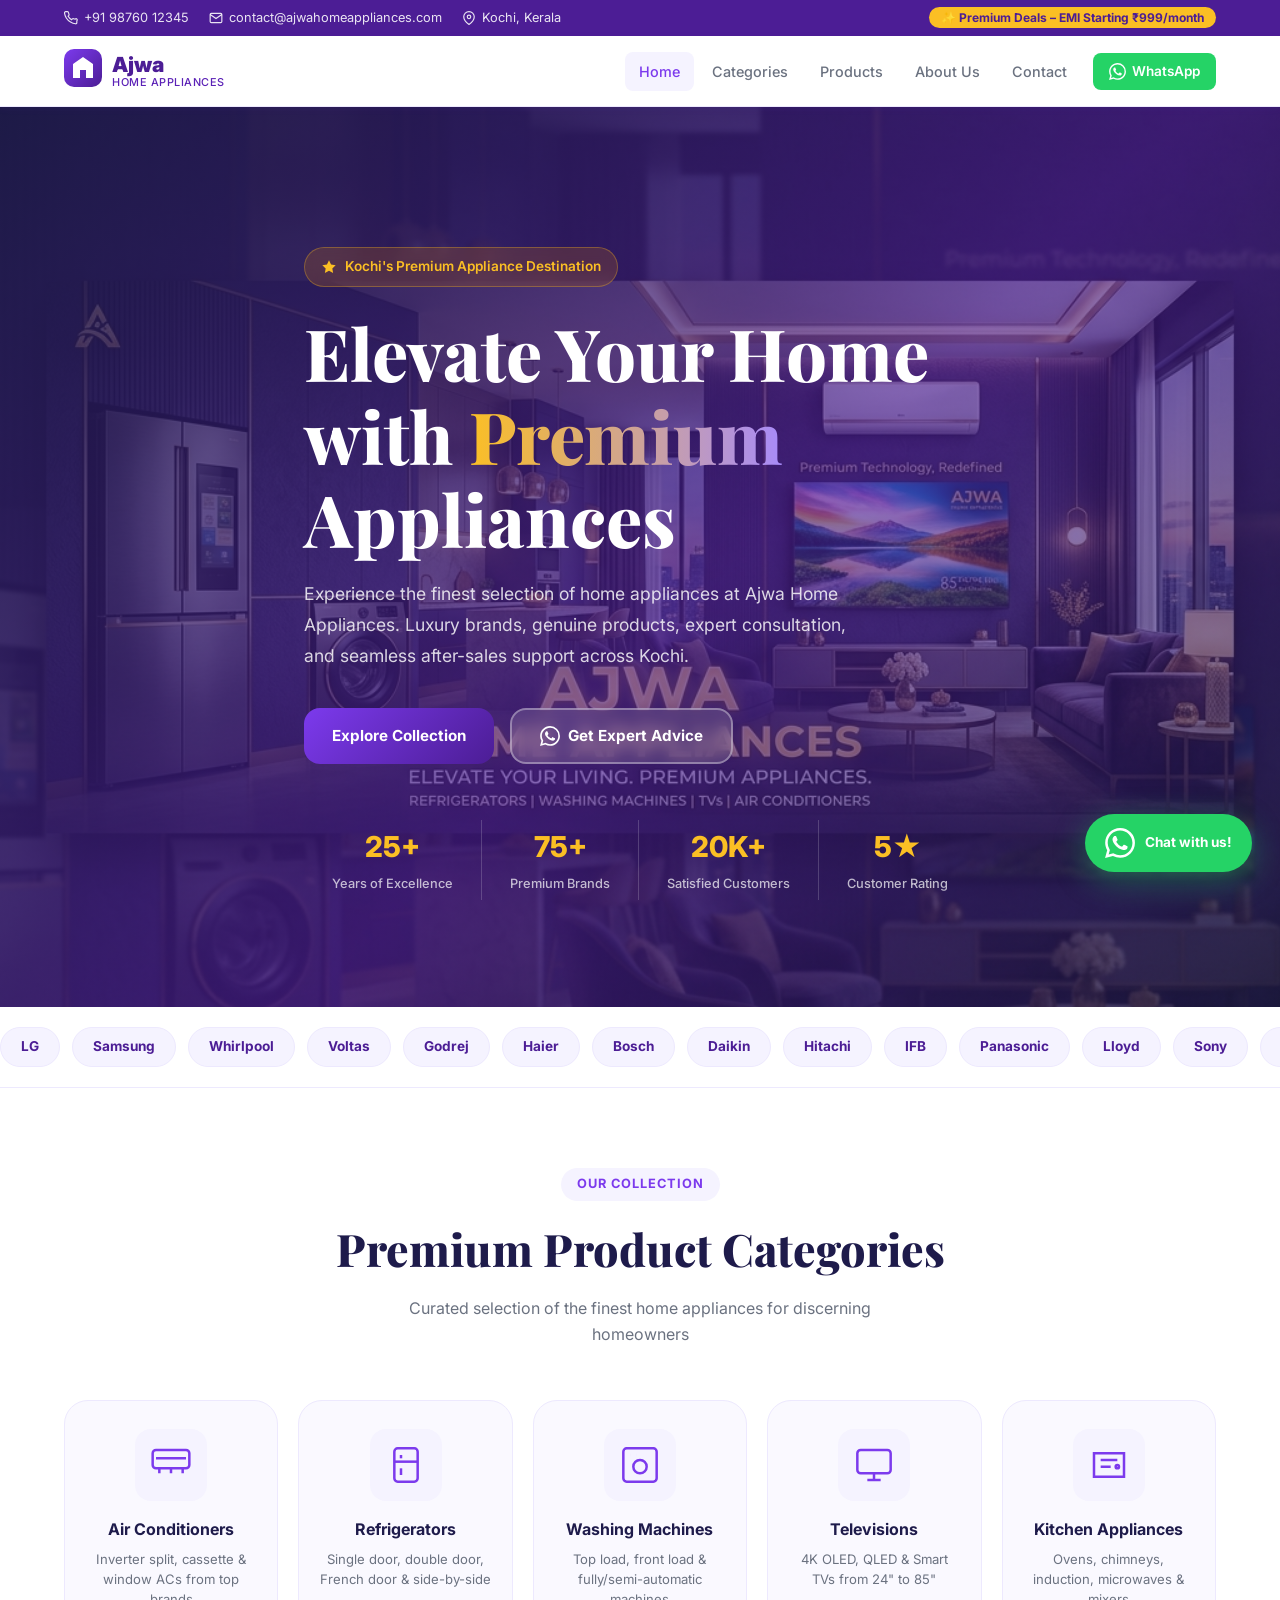
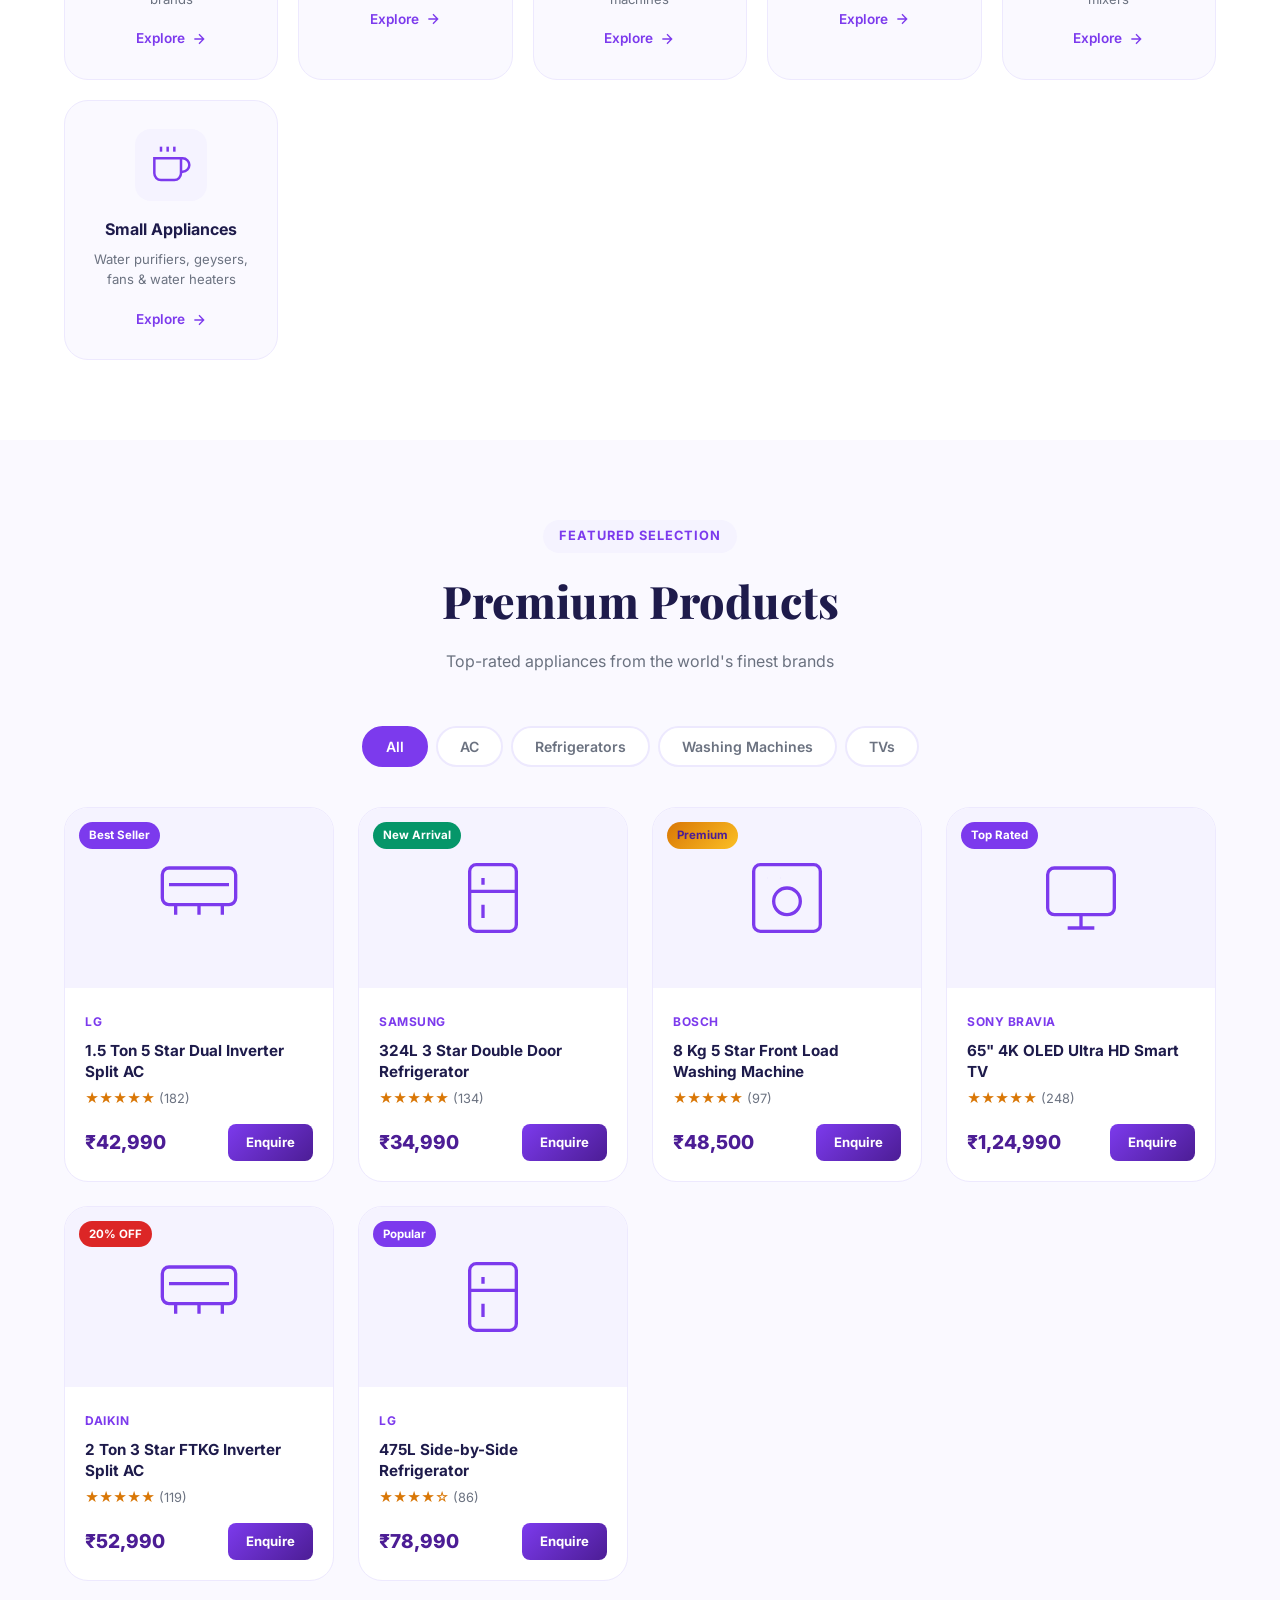
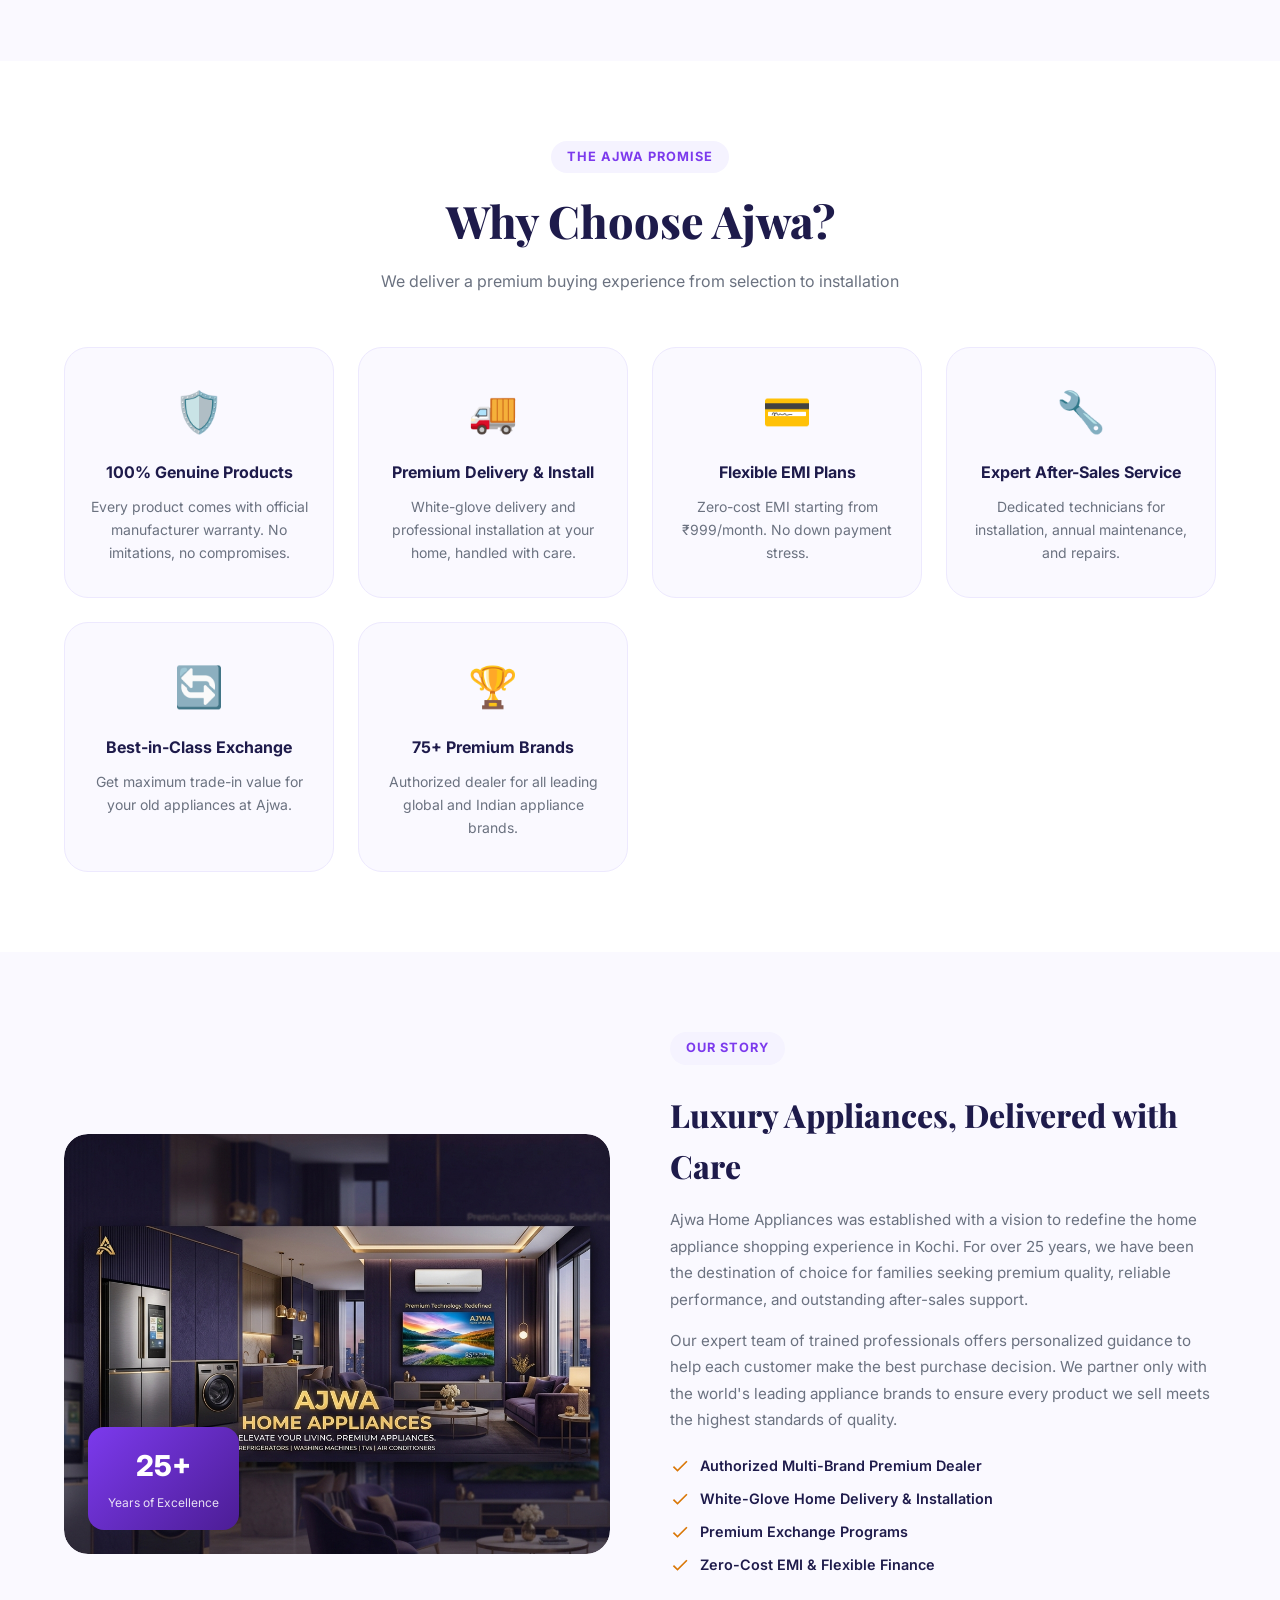
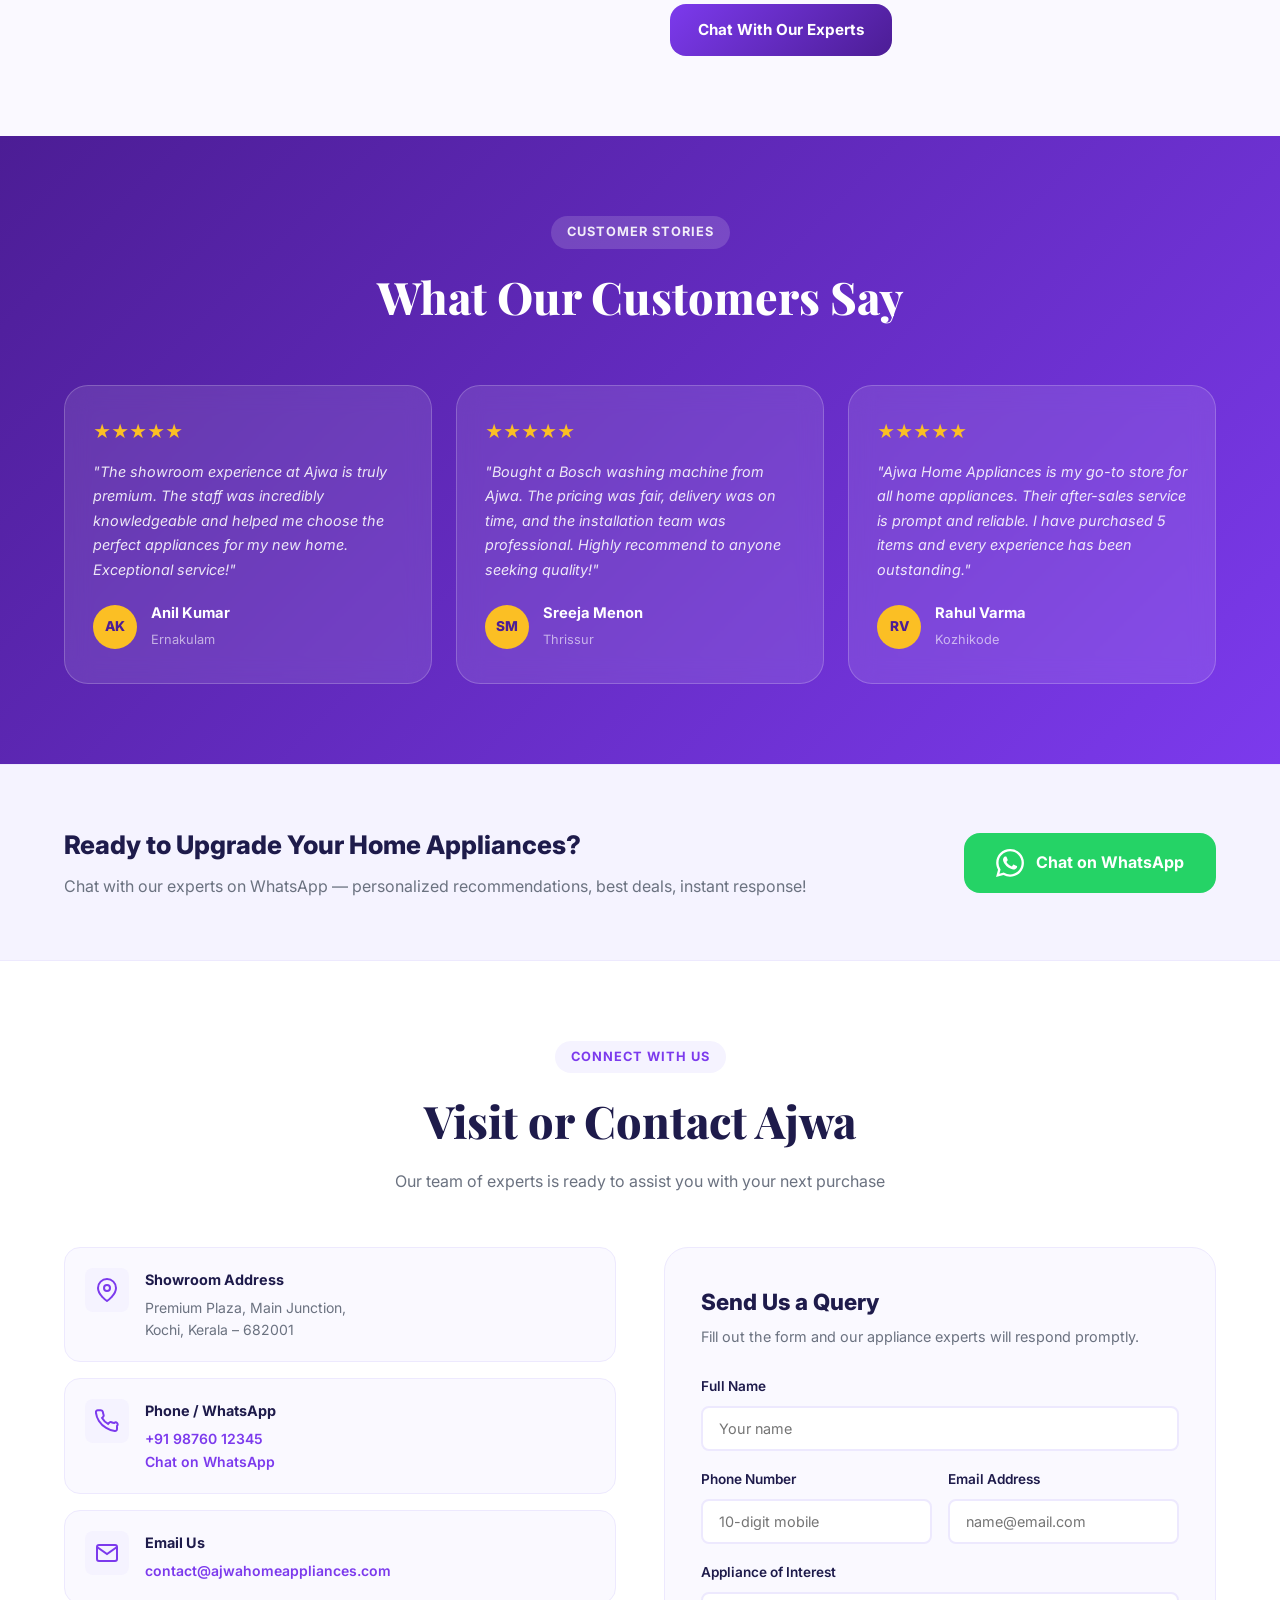
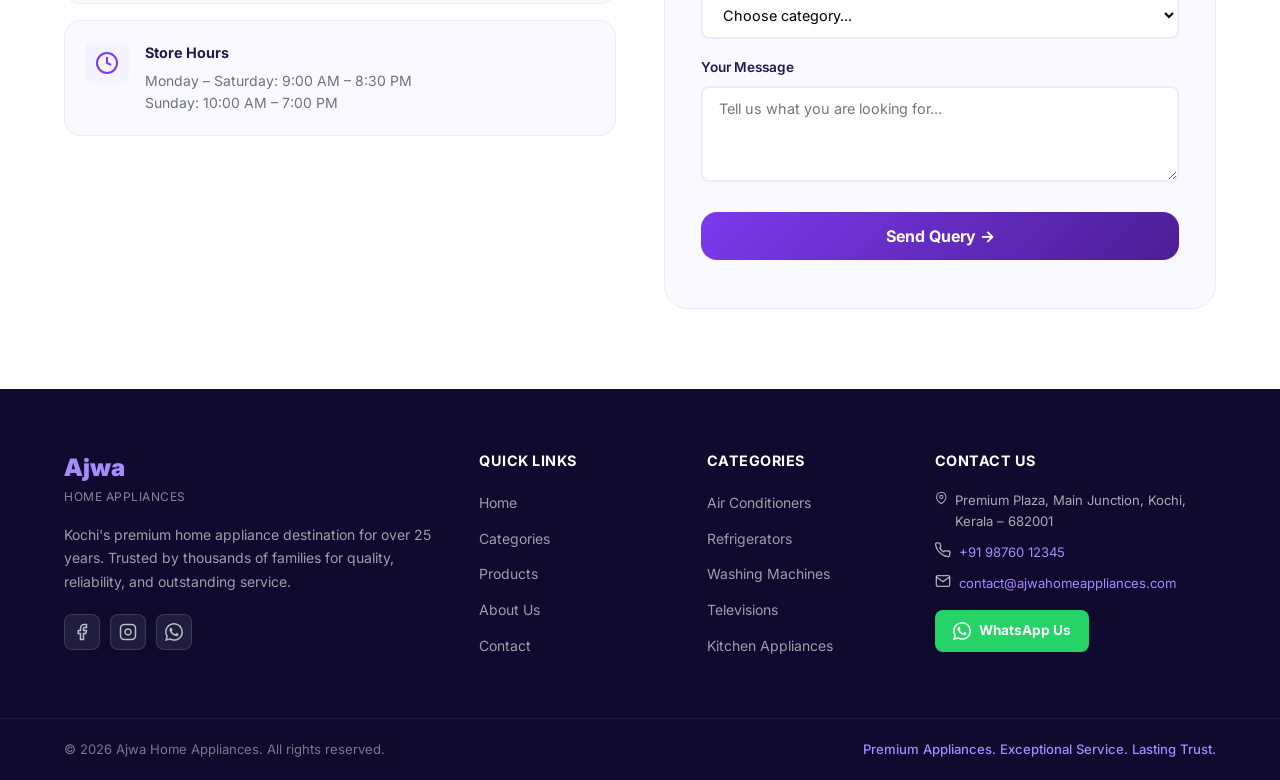
==== commit d5c42bd6: "location changed" ====
--- a/Ajwa/index.html
+++ b/Ajwa/index.html
@@ -3,9 +3,9 @@
 <head>
   <meta charset="UTF-8" />
   <meta name="viewport" content="width=device-width, initial-scale=1.0" />
-  <title>Ajwa Home Appliances | Premium Home Appliance Store Kerala</title>
-  <meta name="description" content="Ajwa Home Appliances – Premium home appliance store in Kerala. Discover the finest refrigerators, ACs, washing machines, smart TVs, and kitchen appliances at unbeatable prices." />
-  <meta name="keywords" content="Ajwa home appliances, home appliances Kerala, premium appliances, refrigerator, AC, washing machine, TV, kitchen appliances" />
+  <title>Ajwa Home Appliances | Premium Home Appliance Store in Kochi, Kerala</title>
+  <meta name="description" content="Ajwa Home Appliances – Premium home appliance store in Kochi, Kerala. Discover the finest refrigerators, ACs, washing machines, smart TVs, and kitchen appliances at unbeatable prices." />
+  <meta name="keywords" content="Ajwa home appliances, home appliances Kochi, premium appliances Kochi, refrigerator Kochi, AC Kochi, washing machine Kochi, TV Kochi, kitchen appliances Kochi, Kerala" />
   <meta name="robots" content="index, follow" />
   <link rel="preconnect" href="https://fonts.googleapis.com" />
   <link rel="preconnect" href="https://fonts.gstatic.com" crossorigin />
@@ -20,7 +20,7 @@
       <div class="top-bar-info">
         <span><svg width="14" height="14" viewBox="0 0 24 24" fill="none" stroke="currentColor" stroke-width="2"><path d="M22 16.92v3a2 2 0 01-2.18 2 19.79 19.79 0 01-8.63-3.07A19.5 19.5 0 013.95 12 19.79 19.79 0 01.88 3.39 2 2 0 012.85 1.21h3a2 2 0 012 1.72 12.84 12.84 0 00.7 2.81 2 2 0 01-.45 2.11L7.09 8.91a16 16 0 006 6l1.27-1.27a2 2 0 012.11-.45 12.84 12.84 0 002.81.7A2 2 0 0122 16.92z"/></svg> +91 98760 12345</span>
         <span><svg width="14" height="14" viewBox="0 0 24 24" fill="none" stroke="currentColor" stroke-width="2"><path d="M4 4h16c1.1 0 2 .9 2 2v12c0 1.1-.9 2-2 2H4c-1.1 0-2-.9-2-2V6c0-1.1.9-2 2-2z"/><polyline points="22,6 12,13 2,6"/></svg> contact@ajwahomeappliances.com</span>
-        <span><svg width="14" height="14" viewBox="0 0 24 24" fill="none" stroke="currentColor" stroke-width="2"><path d="M21 10c0 7-9 13-9 13s-9-6-9-13a9 9 0 0118 0z"/><circle cx="12" cy="10" r="3"/></svg> Kerala, India</span>
+        <span><svg width="14" height="14" viewBox="0 0 24 24" fill="none" stroke="currentColor" stroke-width="2"><path d="M21 10c0 7-9 13-9 13s-9-6-9-13a9 9 0 0118 0z"/><circle cx="12" cy="10" r="3"/></svg> Kochi, Kerala</span>
       </div>
       <div class="top-bar-right">
         <span class="top-badge">✨ Premium Deals – EMI Starting ₹999/month</span>
@@ -76,7 +76,7 @@
     <div class="container hero-content">
       <div class="hero-badge">
         <svg width="16" height="16" viewBox="0 0 24 24" fill="currentColor"><path d="M12 2l3.09 6.26L22 9.27l-5 4.87 1.18 6.88L12 17.77l-6.18 3.25L7 14.14 2 9.27l6.91-1.01L12 2z"/></svg>
-        Kerala's Premium Appliance Destination
+        Kochi's Premium Appliance Destination
       </div>
       <h1 class="hero-title">
         Elevate Your Home<br />
@@ -84,7 +84,7 @@
         Appliances
       </h1>
       <p class="hero-desc">
-        Experience the finest selection of home appliances at Ajwa Home Appliances. Luxury brands, genuine products, expert consultation, and seamless after-sales support across Kerala.
+        Experience the finest selection of home appliances at Ajwa Home Appliances. Luxury brands, genuine products, expert consultation, and seamless after-sales support across Kochi.
       </p>
       <div class="hero-ctas">
         <a href="#products" class="btn-primary" id="hero-explore">Explore Collection</a>
@@ -191,7 +191,7 @@
       <div class="about-text-col">
         <span class="section-tag">Our Story</span>
         <h2 class="about-title">Luxury Appliances, Delivered with Care</h2>
-        <p class="about-desc">Ajwa Home Appliances was established with a vision to redefine the home appliance shopping experience in Kerala. For over 25 years, we have been the destination of choice for families seeking premium quality, reliable performance, and outstanding after-sales support.</p>
+        <p class="about-desc">Ajwa Home Appliances was established with a vision to redefine the home appliance shopping experience in Kochi. For over 25 years, we have been the destination of choice for families seeking premium quality, reliable performance, and outstanding after-sales support.</p>
         <p class="about-desc">Our expert team of trained professionals offers personalized guidance to help each customer make the best purchase decision. We partner only with the world's leading appliance brands to ensure every product we sell meets the highest standards of quality.</p>
         <div class="about-features">
           <div class="about-feature"><svg width="20" height="20" viewBox="0 0 24 24" fill="var(--accent)"><path d="M9 16.17L4.83 12l-1.42 1.41L9 19 21 7l-1.41-1.41L9 16.17z"/></svg> Authorized Multi-Brand Premium Dealer</div>
@@ -243,7 +243,7 @@
       </div>
       <div class="contact-grid">
         <div class="contact-info-col">
-          <div class="contact-card" id="contact-location"><div class="contact-icon"><svg width="24" height="24" viewBox="0 0 24 24" fill="none" stroke="currentColor" stroke-width="2"><path d="M21 10c0 7-9 13-9 13s-9-6-9-13a9 9 0 0118 0z"/><circle cx="12" cy="10" r="3"/></svg></div><div><h3>Showroom Address</h3><p>Premium Plaza, Main Junction,<br/>Kerala – 682001</p></div></div>
+          <div class="contact-card" id="contact-location"><div class="contact-icon"><svg width="24" height="24" viewBox="0 0 24 24" fill="none" stroke="currentColor" stroke-width="2"><path d="M21 10c0 7-9 13-9 13s-9-6-9-13a9 9 0 0118 0z"/><circle cx="12" cy="10" r="3"/></svg></div><div><h3>Showroom Address</h3><p>Premium Plaza, Main Junction,<br/>Kochi, Kerala – 682001</p></div></div>
           <div class="contact-card" id="contact-phone"><div class="contact-icon"><svg width="24" height="24" viewBox="0 0 24 24" fill="none" stroke="currentColor" stroke-width="2"><path d="M22 16.92v3a2 2 0 01-2.18 2 19.79 19.79 0 01-8.63-3.07A19.5 19.5 0 013.95 12 19.79 19.79 0 01.88 3.39 2 2 0 012.85 1.21h3a2 2 0 012 1.72 12.84 12.84 0 00.7 2.81 2 2 0 01-.45 2.11L7.09 8.91a16 16 0 006 6l1.27-1.27a2 2 0 012.11-.45 12.84 12.84 0 002.81.7A2 2 0 0122 16.92z"/></svg></div><div><h3>Phone / WhatsApp</h3><p><a href="tel:+919876012345" id="phone-link">+91 98760 12345</a></p><p><a href="https://wa.me/919876012345" target="_blank" id="wa-contact-link" style="color: var(--primary);">Chat on WhatsApp</a></p></div></div>
           <div class="contact-card" id="contact-email"><div class="contact-icon"><svg width="24" height="24" viewBox="0 0 24 24" fill="none" stroke="currentColor" stroke-width="2"><path d="M4 4h16c1.1 0 2 .9 2 2v12c0 1.1-.9 2-2 2H4c-1.1 0-2-.9-2-2V6c0-1.1.9-2 2-2z"/><polyline points="22,6 12,13 2,6"/></svg></div><div><h3>Email Us</h3><p><a href="mailto:contact@ajwahomeappliances.com" id="email-link">contact@ajwahomeappliances.com</a></p></div></div>
           <div class="contact-card" id="contact-hours"><div class="contact-icon"><svg width="24" height="24" viewBox="0 0 24 24" fill="none" stroke="currentColor" stroke-width="2"><circle cx="12" cy="12" r="10"/><polyline points="12 6 12 12 16 14"/></svg></div><div><h3>Store Hours</h3><p>Monday – Saturday: 9:00 AM – 8:30 PM</p><p>Sunday: 10:00 AM – 7:00 PM</p></div></div>
@@ -274,7 +274,7 @@
     <div class="container footer-inner">
       <div class="footer-col">
         <a href="#home" class="footer-logo"><span class="footer-logo-name">Ajwa</span><span class="footer-logo-sub">Home Appliances</span></a>
-        <p class="footer-about">Kerala's premium home appliance destination for over 25 years. Trusted by thousands of families for quality, reliability, and outstanding service.</p>
+        <p class="footer-about">Kochi's premium home appliance destination for over 25 years. Trusted by thousands of families for quality, reliability, and outstanding service.</p>
         <div class="footer-socials">
           <a href="#" class="footer-social" aria-label="Facebook" id="social-fb"><svg width="18" height="18" viewBox="0 0 24 24" fill="none" stroke="currentColor" stroke-width="2"><path d="M18 2h-3a5 5 0 00-5 5v3H7v4h3v8h4v-8h3l1-4h-4V7a1 1 0 011-1h3z"/></svg></a>
           <a href="#" class="footer-social" aria-label="Instagram" id="social-ig"><svg width="18" height="18" viewBox="0 0 24 24" fill="none" stroke="currentColor" stroke-width="2"><rect x="2" y="2" width="20" height="20" rx="5" ry="5"/><path d="M16 11.37A4 4 0 1112.63 8 4 4 0 0116 11.37z"/><line x1="17.5" y1="6.5" x2="17.51" y2="6.5"/></svg></a>
@@ -286,7 +286,7 @@
       <div class="footer-col">
         <h4 class="footer-heading">Contact Us</h4>
         <div class="footer-contact-info">
-          <p><svg width="16" height="16" viewBox="0 0 24 24" fill="none" stroke="currentColor" stroke-width="2"><path d="M21 10c0 7-9 13-9 13s-9-6-9-13a9 9 0 0118 0z"/><circle cx="12" cy="10" r="3"/></svg> Premium Plaza, Main Junction, Kerala – 682001</p>
+          <p><svg width="16" height="16" viewBox="0 0 24 24" fill="none" stroke="currentColor" stroke-width="2"><path d="M21 10c0 7-9 13-9 13s-9-6-9-13a9 9 0 0118 0z"/><circle cx="12" cy="10" r="3"/></svg> Premium Plaza, Main Junction, Kochi, Kerala – 682001</p>
           <p><svg width="16" height="16" viewBox="0 0 24 24" fill="none" stroke="currentColor" stroke-width="2"><path d="M22 16.92v3a2 2 0 01-2.18 2 19.79 19.79 0 01-8.63-3.07A19.5 19.5 0 013.95 12 19.79 19.79 0 01.88 3.39 2 2 0 012.85 1.21h3a2 2 0 012 1.72 12.84 12.84 0 00.7 2.81 2 2 0 01-.45 2.11L7.09 8.91a16 16 0 006 6l1.27-1.27a2 2 0 012.11-.45 12.84 12.84 0 002.81.7A2 2 0 0122 16.92z"/></svg> <a href="tel:+919876012345" id="footer-phone">+91 98760 12345</a></p>
           <p><svg width="16" height="16" viewBox="0 0 24 24" fill="none" stroke="currentColor" stroke-width="2"><path d="M4 4h16c1.1 0 2 .9 2 2v12c0 1.1-.9 2-2 2H4c-1.1 0-2-.9-2-2V6c0-1.1.9-2 2-2z"/><polyline points="22,6 12,13 2,6"/></svg> <a href="mailto:contact@ajwahomeappliances.com" id="footer-email">contact@ajwahomeappliances.com</a></p>
         </div>
